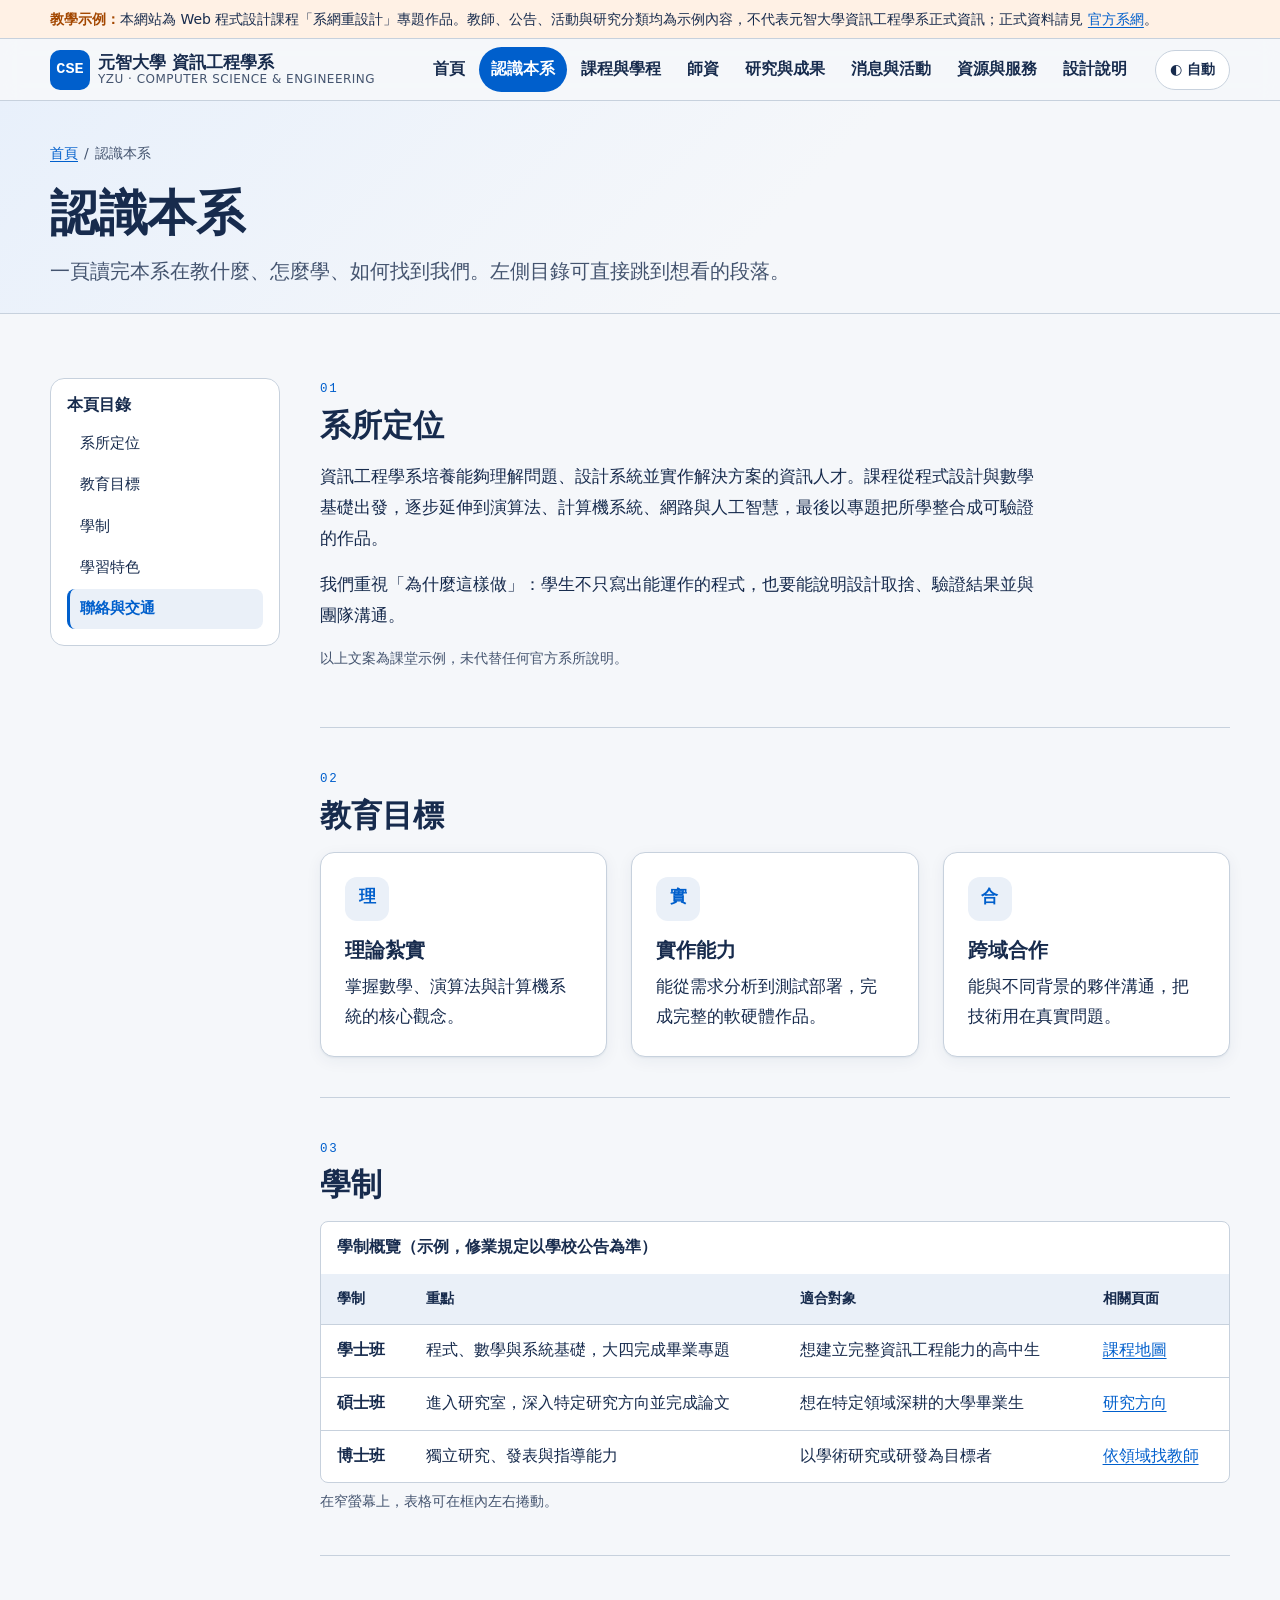
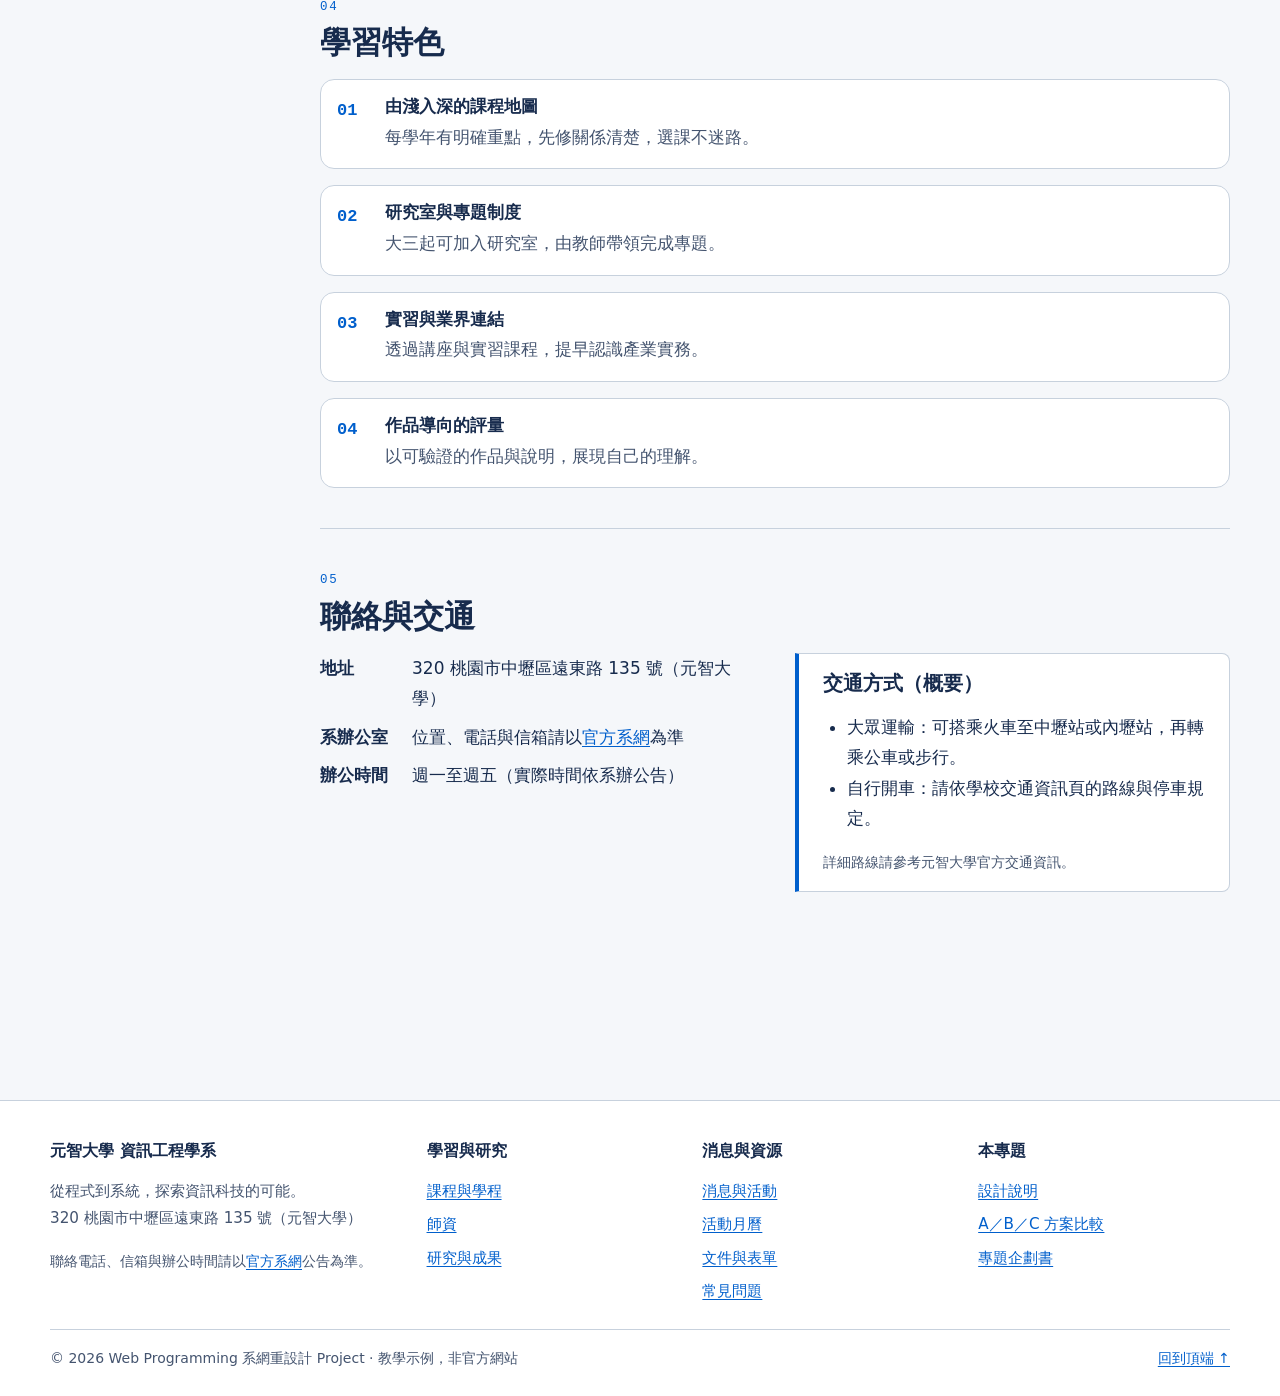
==== about.html @ a9aba4c7 "Build YZU CSE redesign site from project plan Main site (6 content pages), A/B/C homepage plans, com" ====
<!DOCTYPE html>
<html lang="zh-Hant-TW">
<head>
<meta charset="utf-8">
<meta name="viewport" content="width=device-width, initial-scale=1">
<title>認識本系｜元智大學 資訊工程學系</title>
<meta name="description" content="系所定位、教育目標、學制、學習路徑與聯絡交通資訊。">
<link rel="icon" href="data:image/svg+xml,%3Csvg xmlns='http://www.w3.org/2000/svg' viewBox='0 0 32 32'%3E%3Crect width='32' height='32' rx='8' fill='%23005FCC'/%3E%3Ctext x='16' y='21' font-size='13' font-family='monospace' font-weight='700' fill='white' text-anchor='middle'%3ECSE%3C/text%3E%3C/svg%3E">
<link rel="stylesheet" href="style.css">
<script>try{var t=localStorage.getItem('cse-theme');if(t)document.documentElement.setAttribute('data-theme',t)}catch(e){}</script>
</head>
<body id="top">
<a class="skip-link" href="#main">跳到主要內容</a>
<div class="demo-bar" role="note"><div class="container"><strong>教學示例：</strong>本網站為 Web 程式設計課程「系網重設計」專題作品。教師、公告、活動與研究分類均為示例內容，不代表元智大學資訊工程學系正式資訊；正式資料請見 <a href="https://www.cse.yzu.edu.tw/" rel="noopener">官方系網</a>。</div></div>
<header class="site-header">
  <div class="container header-inner">
    <a class="brand" href="index.html" aria-label="元智大學資訊工程學系 首頁">
      <span class="brand-mark" aria-hidden="true">CSE</span>
      <span class="brand-text"><span class="brand-name">元智大學 資訊工程學系</span><span class="brand-sub">YZU · COMPUTER SCIENCE &amp; ENGINEERING</span></span>
    </a>
    <nav class="site-nav" id="site-nav" aria-label="主要導覽">
      <ul>
      <li><a href="index.html">首頁</a></li>
      <li><a href="about.html" aria-current="page">認識本系</a></li>
      <li><a href="courses.html">課程與學程</a></li>
      <li><a href="faculty.html">師資</a></li>
      <li><a href="research.html">研究與成果</a></li>
      <li><a href="news.html">消息與活動</a></li>
      <li><a href="resources.html">資源與服務</a></li>
      <li><a href="design.html">設計說明</a></li>
      </ul>
    </nav>
    <button class="theme-toggle" type="button" data-theme-toggle>◐ 自動</button>
    <button class="nav-toggle" type="button" aria-expanded="false" aria-controls="site-nav">選單</button>
  </div>
</header>
<main id="main">
  <section class="page-hero">
    <div class="container">
      <nav class="breadcrumb" aria-label="麵包屑"><ol><li><a href="index.html">首頁</a></li><li><span aria-current="page">認識本系</span></li></ol></nav>
      <h1>認識本系</h1>
      <p class="lead">一頁讀完本系在教什麼、怎麼學、如何找到我們。左側目錄可直接跳到想看的段落。</p>
    </div>
  </section>

  <div class="section">
    <div class="container with-toc">
      <nav class="toc" aria-labelledby="toc-title">
        <h2 id="toc-title">本頁目錄</h2>
        <ol>
          <li><a href="#intro">系所定位</a></li>
          <li><a href="#goals">教育目標</a></li>
          <li><a href="#programs">學制</a></li>
          <li><a href="#features">學習特色</a></li>
          <li><a href="#contact">聯絡與交通</a></li>
        </ol>
      </nav>

      <div>
        <section class="toc-section" id="intro" aria-labelledby="intro-h">
          <span class="kicker">01</span>
          <h2 id="intro-h">系所定位</h2>
          <div class="prose">
            <p>資訊工程學系培養能夠理解問題、設計系統並實作解決方案的資訊人才。課程從程式設計與數學基礎出發，逐步延伸到演算法、計算機系統、網路與人工智慧，最後以專題把所學整合成可驗證的作品。</p>
            <p>我們重視「為什麼這樣做」：學生不只寫出能運作的程式，也要能說明設計取捨、驗證結果並與團隊溝通。</p>
            <p class="small muted">以上文案為課堂示例，未代替任何官方系所說明。</p>
          </div>
        </section>

        <section class="toc-section" id="goals" aria-labelledby="goals-h">
          <span class="kicker">02</span>
          <h2 id="goals-h">教育目標</h2>
          <div class="grid">
            <div class="card"><span class="card-icon" aria-hidden="true">理</span><h3>理論紮實</h3><p>掌握數學、演算法與計算機系統的核心觀念。</p></div>
            <div class="card"><span class="card-icon" aria-hidden="true">實</span><h3>實作能力</h3><p>能從需求分析到測試部署，完成完整的軟硬體作品。</p></div>
            <div class="card"><span class="card-icon" aria-hidden="true">合</span><h3>跨域合作</h3><p>能與不同背景的夥伴溝通，把技術用在真實問題。</p></div>
          </div>
        </section>

        <section class="toc-section" id="programs" aria-labelledby="programs-h">
          <span class="kicker">03</span>
          <h2 id="programs-h">學制</h2>
          <div class="table-wrap" tabindex="0" role="region" aria-labelledby="programs-cap">
            <table>
              <caption id="programs-cap">學制概覽（示例，修業規定以學校公告為準）</caption>
              <thead><tr><th scope="col">學制</th><th scope="col">重點</th><th scope="col">適合對象</th><th scope="col">相關頁面</th></tr></thead>
              <tbody>
                <tr><th scope="row">學士班</th><td>程式、數學與系統基礎，大四完成畢業專題</td><td>想建立完整資訊工程能力的高中生</td><td><a href="courses.html#map">課程地圖</a></td></tr>
                <tr><th scope="row">碩士班</th><td>進入研究室，深入特定研究方向並完成論文</td><td>想在特定領域深耕的大學畢業生</td><td><a href="research.html">研究方向</a></td></tr>
                <tr><th scope="row">博士班</th><td>獨立研究、發表與指導能力</td><td>以學術研究或研發為目標者</td><td><a href="faculty.html">依領域找教師</a></td></tr>
              </tbody>
            </table>
          </div>
          <p class="scroll-hint">在窄螢幕上，表格可在框內左右捲動。</p>
        </section>

        <section class="toc-section" id="features" aria-labelledby="features-h">
          <span class="kicker">04</span>
          <h2 id="features-h">學習特色</h2>
          <ol class="steps">
            <li><h3>由淺入深的課程地圖</h3><p>每學年有明確重點，先修關係清楚，選課不迷路。</p></li>
            <li><h3>研究室與專題制度</h3><p>大三起可加入研究室，由教師帶領完成專題。</p></li>
            <li><h3>實習與業界連結</h3><p>透過講座與實習課程，提早認識產業實務。</p></li>
            <li><h3>作品導向的評量</h3><p>以可驗證的作品與說明，展現自己的理解。</p></li>
          </ol>
        </section>

        <section class="toc-section" id="contact" aria-labelledby="contact-h">
          <span class="kicker">05</span>
          <h2 id="contact-h">聯絡與交通</h2>
          <div class="split">
            <dl class="dl-grid">
              <dt>地址</dt><dd>320 桃園市中壢區遠東路 135 號（元智大學）</dd>
              <dt>系辦公室</dt><dd>位置、電話與信箱請以<a href="https://www.cse.yzu.edu.tw/" rel="noopener">官方系網</a>為準</dd>
              <dt>辦公時間</dt><dd>週一至週五（實際時間依系辦公告）</dd>
            </dl>
            <div class="callout">
              <h3>交通方式（概要）</h3>
              <ul>
                <li>大眾運輸：可搭乘火車至中壢站或內壢站，再轉乘公車或步行。</li>
                <li>自行開車：請依學校交通資訊頁的路線與停車規定。</li>
              </ul>
              <p class="small muted">詳細路線請參考元智大學官方交通資訊。</p>
            </div>
          </div>
        </section>
      </div>
    </div>
  </div>
</main>
<footer class="site-footer">
  <div class="container">
    <div class="footer-grid">
      <section aria-labelledby="ft-about">
        <h2 id="ft-about">元智大學 資訊工程學系</h2>
        <p class="muted">從程式到系統，探索資訊科技的可能。<br>320 桃園市中壢區遠東路 135 號（元智大學）</p>
        <p class="small muted">聯絡電話、信箱與辦公時間請以<a href="https://www.cse.yzu.edu.tw/" rel="noopener">官方系網</a>公告為準。</p>
      </section>
      <section aria-labelledby="ft-learn">
        <h2 id="ft-learn">學習與研究</h2>
        <ul><li><a href="courses.html">課程與學程</a></li><li><a href="faculty.html">師資</a></li><li><a href="research.html">研究與成果</a></li></ul>
      </section>
      <section aria-labelledby="ft-news">
        <h2 id="ft-news">消息與資源</h2>
        <ul><li><a href="news.html">消息與活動</a></li><li><a href="news.html#calendar">活動月曆</a></li><li><a href="resources.html">文件與表單</a></li><li><a href="resources.html#faq">常見問題</a></li></ul>
      </section>
      <section aria-labelledby="ft-project">
        <h2 id="ft-project">本專題</h2>
        <ul><li><a href="design.html">設計說明</a></li><li><a href="compare.html">A／B／C 方案比較</a></li><li><a href="YZU_CSE_Website_Redesign_Project_Plan.html">專題企劃書</a></li></ul>
      </section>
    </div>
    <div class="footer-bottom">
      <span>© <span data-year>2026</span> Web Programming 系網重設計 Project · 教學示例，非官方網站</span>
      <a href="#top">回到頂端 ↑</a>
    </div>
  </div>
</footer>
<a class="back-to-top" href="#top" aria-label="回到頂端">↑</a>
<script src="main.js"></script>
</body>
</html>
---- style.css ----
/* =========================================================
   YZU CSE Redesign — 共用樣式（主站＋A/B/C 方案＋設計說明）
   規則：顏色、字級、間距、圓角、陰影全部由 CSS 變數管理。
   只改一組變數，整個網站一起變（設計理念 07：一致性與元件）。
   ========================================================= */

/* ---------- 1. 設計變數（方案 A：藍白清晰，為主站預設） ---------- */
:root {
  /* 色彩角色 */
  --bg: #F5F7FA;          /* 底色 */
  --surface: #FFFFFF;     /* 表面色：卡片、表格 */
  --surface-2: #EAF0F8;   /* 次表面：區塊交替、表頭 */
  --text: #172B4D;        /* 正文 */
  --muted: #44546F;       /* 次要文字 */
  --line: #C7D1DD;        /* 框線 */
  --accent: #005FCC;      /* 主色：連結、主要按鈕 */
  --accent-hover: #004A9F;
  --on-accent: #FFFFFF;   /* 主色上的文字 */
  --highlight: #A34700;   /* 重點色：截止日、重要標記（必搭配文字） */
  --highlight-bg: #FFF1E5;
  --success: #1F6F43;
  --success-bg: #E6F4EC;
  --focus: #005FCC;
  --hero-bg: linear-gradient(135deg, #E8F0FB 0%, #F5F7FA 60%);

  /* 字體 */
  --font-body: system-ui, -apple-system, "Segoe UI", "Noto Sans TC", "PingFang TC", "Microsoft JhengHei", sans-serif;
  --font-head: var(--font-body);
  --font-mono: ui-monospace, "SFMono-Regular", Consolas, "Liberation Mono", monospace;

  /* 字級階層（1.25 比例） */
  --fs-sm: 0.875rem;
  --fs-base: 1.0625rem;   /* 17px 正文 */
  --fs-lg: 1.25rem;
  --fs-xl: 1.5625rem;
  --fs-2xl: 1.953rem;
  --fs-3xl: clamp(2rem, 1.4rem + 2.6vw, 3.05rem);
  --lh-body: 1.8;
  --lh-head: 1.3;
  --fw-head: 700;

  /* 間距、圓角、陰影、框線 */
  --space-1: 4px;
  --space-2: 8px;
  --space-3: 16px;
  --space: 24px;
  --space-5: 40px;
  --space-6: 64px;
  --radius: 14px;
  --radius-sm: 8px;
  --border-w: 1px;
  --shadow: 0 1px 2px rgba(23, 43, 77, .06), 0 4px 16px rgba(23, 43, 77, .06);
  --shadow-hover: 0 2px 4px rgba(23, 43, 77, .08), 0 10px 28px rgba(23, 43, 77, .12);
  --maxw: 1180px;
  --measure: 42em;        /* 長文最大行長 */
  color-scheme: light;
}

/* ---------- 深色主題（沿用方案 B 的深色青紫色盤） ---------- */
:root[data-theme="dark"] {
  --bg: #0B1220;
  --surface: #121B2E;
  --surface-2: #18233A;
  --text: #F1F5F9;
  --muted: #A9B6C8;
  --line: #2C3A55;
  --accent: #67E8F9;
  --accent-hover: #A5F3FC;
  --on-accent: #081321;
  --highlight: #FDBA74;
  --highlight-bg: #3A2412;
  --success: #86EFAC;
  --success-bg: #12301F;
  --focus: #67E8F9;
  --hero-bg: radial-gradient(1200px 400px at 10% -10%, #1B2B52 0%, #0B1220 60%);
  --shadow: 0 1px 2px rgba(0, 0, 0, .4), 0 4px 16px rgba(0, 0, 0, .3);
  --shadow-hover: 0 2px 4px rgba(0, 0, 0, .5), 0 10px 28px rgba(0, 0, 0, .45);
  color-scheme: dark;
}
@media (prefers-color-scheme: dark) {
  :root:not([data-theme="light"]):not([data-plan]) {
    --bg: #0B1220;
    --surface: #121B2E;
    --surface-2: #18233A;
    --text: #F1F5F9;
    --muted: #A9B6C8;
    --line: #2C3A55;
    --accent: #67E8F9;
    --accent-hover: #A5F3FC;
    --on-accent: #081321;
    --highlight: #FDBA74;
    --highlight-bg: #3A2412;
    --success: #86EFAC;
    --success-bg: #12301F;
    --focus: #67E8F9;
    --hero-bg: radial-gradient(1200px 400px at 10% -10%, #1B2B52 0%, #0B1220 60%);
    --shadow: 0 1px 2px rgba(0, 0, 0, .4), 0 4px 16px rgba(0, 0, 0, .3);
    --shadow-hover: 0 2px 4px rgba(0, 0, 0, .5), 0 10px 28px rgba(0, 0, 0, .45);
    color-scheme: dark;
  }
}

/* ---------- 方案 B：科技介面 × 深色青紫 × 置中概覽 ---------- */
:root[data-plan="b"] {
  --bg: #0B1220;
  --surface: #111A2E;
  --surface-2: #16213A;
  --text: #F1F5F9;
  --muted: #A9B6C8;
  --line: #2C3A55;
  --accent: #67E8F9;
  --accent-hover: #A5F3FC;
  --on-accent: #081321;
  --highlight: #C4B5FD;
  --highlight-bg: #261E45;
  --focus: #C4B5FD;
  --hero-bg: radial-gradient(900px 420px at 50% -20%, #2A1F5C 0%, #0B1220 65%);
  --font-head: var(--font-mono), var(--font-body);
  --radius: 6px;
  --radius-sm: 4px;
  --shadow: 0 0 0 1px #2C3A55;
  --shadow-hover: 0 0 0 1px #67E8F9, 0 0 24px rgba(103, 232, 249, .18);
  color-scheme: dark;
}

/* ---------- 方案 C：編輯敘事 × 米白森林綠 × 雜誌主次 ---------- */
:root[data-plan="c"] {
  --bg: #FAF7F0;
  --surface: #FFFDF8;
  --surface-2: #F1ECE0;
  --text: #2D241F;
  --muted: #5C5048;
  --line: #D9CFBF;
  --accent: #285B48;
  --accent-hover: #1C4334;
  --on-accent: #FFFFFF;
  --highlight: #A4452A;
  --highlight-bg: #F8E6DD;
  --focus: #285B48;
  --hero-bg: #FAF7F0;
  --font-head: "Noto Serif TC", "Songti TC", "PMingLiU", Georgia, serif;
  --fw-head: 700;
  --radius: 2px;
  --radius-sm: 2px;
  --shadow: none;
  --shadow-hover: none;
  color-scheme: light;
}

/* ---------- 2. 基礎 ---------- */
*, *::before, *::after { box-sizing: border-box; }
html { -webkit-text-size-adjust: 100%; scroll-padding-top: 88px; }
@media (prefers-reduced-motion: no-preference) {
  html { scroll-behavior: smooth; }
}
body {
  margin: 0;
  background: var(--bg);
  color: var(--text);
  font-family: var(--font-body);
  font-size: var(--fs-base);
  line-height: var(--lh-body);
  overflow-wrap: anywhere;
  word-break: normal;
}
img, svg { max-width: 100%; height: auto; display: block; }
h1, h2, h3, h4 {
  font-family: var(--font-head);
  font-weight: var(--fw-head);
  line-height: var(--lh-head);
  margin: 0 0 var(--space-3);
  overflow-wrap: break-word;
}
h1 { font-size: var(--fs-3xl); letter-spacing: -.01em; }
h2 { font-size: var(--fs-2xl); }
h3 { font-size: var(--fs-lg); }
p { margin: 0 0 var(--space-3); }
ul, ol { padding-left: 1.4em; margin: 0 0 var(--space-3); }
a { color: var(--accent); text-underline-offset: .2em; text-decoration-thickness: 1px; }
a:hover { color: var(--accent-hover); text-decoration-thickness: 2px; }
:focus-visible { outline: 3px solid var(--focus); outline-offset: 3px; border-radius: 4px; }
code, pre { font-family: var(--font-mono); font-size: .92em; }
code { background: var(--surface-2); padding: .1em .35em; border-radius: 4px; }
pre {
  background: var(--surface-2); color: var(--text);
  padding: var(--space-3); border-radius: var(--radius-sm);
  overflow-x: auto; line-height: 1.6; border: var(--border-w) solid var(--line);
}
pre code { background: none; padding: 0; }
hr { border: 0; border-top: 1px solid var(--line); margin: var(--space-5) 0; }
.visually-hidden {
  position: absolute !important; width: 1px !important; height: 1px !important; overflow: hidden; padding: 0 !important; margin: -1px !important;
  clip: rect(0 0 0 0); clip-path: inset(50%); white-space: nowrap;
}
.skip-link {
  position: absolute; left: var(--space-3); top: -60px; z-index: 100;
  background: var(--accent); color: var(--on-accent);
  padding: var(--space-2) var(--space-3); border-radius: var(--radius-sm); font-weight: 700;
}
.skip-link:focus { top: var(--space-3); color: var(--on-accent); }

.container { width: min(100% - 2 * var(--space-3), var(--maxw)); margin-inline: auto; }
.prose { max-width: var(--measure); }
.muted { color: var(--muted); }
.small { font-size: var(--fs-sm); }
.center { text-align: center; }

/* ---------- 3. 示例內容提示條 ---------- */
.demo-bar {
  background: var(--highlight-bg); color: var(--text);
  font-size: var(--fs-sm); line-height: 1.6; padding: var(--space-2) 0;
  border-bottom: 1px solid var(--line);
}
.demo-bar strong { color: var(--highlight); }

/* ---------- 4. 頁首與導覽 ---------- */
.site-header {
  position: sticky; top: 0; z-index: 50;
  background: color-mix(in srgb, var(--bg) 88%, transparent);
  backdrop-filter: saturate(1.4) blur(10px);
  -webkit-backdrop-filter: saturate(1.4) blur(10px);
  border-bottom: 1px solid var(--line);
}
.header-inner {
  display: flex; align-items: center; gap: var(--space-3);
  flex-wrap: wrap; padding-block: var(--space-2);
}
.brand {
  display: flex; align-items: center; gap: var(--space-2);
  color: var(--text); text-decoration: none; margin-right: auto; flex: 0 1 auto;
  line-height: 1.25;
}
.brand:hover { color: var(--text); }
.brand-mark {
  width: 40px; height: 40px; flex: none; border-radius: 10px;
  background: var(--accent); color: var(--on-accent);
  display: grid; place-items: center; font-weight: 800; font-family: var(--font-mono);
  font-size: .95rem;
}
.brand-text { display: flex; flex-direction: column; }
.brand-name { font-weight: 800; font-size: 1.05rem; }
.brand-sub { font-size: .75rem; color: var(--muted); letter-spacing: .04em; }

.nav-toggle, .theme-toggle {
  font: inherit; font-size: var(--fs-sm); font-weight: 700;
  color: var(--text); background: var(--surface);
  border: 1px solid var(--line); border-radius: 999px;
  padding: 6px 14px; cursor: pointer; min-height: 40px;
}
.nav-toggle:hover, .theme-toggle:hover { border-color: var(--accent); }
.nav-toggle { display: none; }

.site-nav ul {
  list-style: none; margin: 0; padding: 0;
  display: flex; flex-wrap: wrap; gap: 2px;
}
.site-nav a {
  display: block; padding: 8px 12px; border-radius: 999px;
  color: var(--text); text-decoration: none; font-weight: 600; font-size: .98rem;
}
.site-nav a:hover { background: var(--surface-2); color: var(--text); }
.site-nav a[aria-current="page"] {
  background: var(--accent); color: var(--on-accent);
}

/* 手機：JS 啟用時收合導覽；未啟用時導覽直接換行顯示 */
@media (max-width: 880px) {
  .js .nav-toggle { display: inline-block; }
  .js .site-nav { display: none; width: 100%; }
  .js .site-nav.is-open { display: block; }
  .js .site-nav ul { flex-direction: column; padding-bottom: var(--space-2); }
  .js .site-nav a { border-radius: var(--radius-sm); padding: 12px; }
  .site-nav { width: 100%; order: 5; }
}

/* ---------- 5. 首頁 Hero 與頁面標頭 ---------- */
.hero { background: var(--hero-bg); padding: var(--space-6) 0 var(--space-5); border-bottom: 1px solid var(--line); }
.hero-grid { display: grid; grid-template-columns: 1.35fr 1fr; gap: var(--space-5); align-items: center; }
.eyebrow {
  display: inline-block; font-family: var(--font-mono); font-size: .8rem;
  letter-spacing: .14em; color: var(--muted); text-transform: uppercase; margin-bottom: var(--space-3);
}
.hero h1 .accent-text { color: var(--accent); }
.hero .lead { font-size: var(--fs-lg); color: var(--muted); max-width: 34em; }
.actions { display: flex; flex-wrap: wrap; gap: var(--space-2) var(--space-3); margin-top: var(--space); }

.hero-panel {
  background: var(--surface); border: 1px solid var(--line); border-radius: var(--radius);
  padding: var(--space); box-shadow: var(--shadow);
}
.hero-panel h2 { font-size: var(--fs-lg); }
.quick-links { list-style: none; padding: 0; margin: 0; display: grid; gap: var(--space-2); }
.quick-links a {
  display: flex; justify-content: space-between; align-items: center; gap: var(--space-2);
  padding: 12px 14px; border-radius: var(--radius-sm); border: 1px solid var(--line);
  text-decoration: none; color: var(--text); font-weight: 600; background: var(--bg);
}
.quick-links a:hover, .quick-links a:focus-visible { border-color: var(--accent); color: var(--accent); }
.quick-links a::after { content: "→"; color: var(--accent); }

.page-hero { background: var(--hero-bg); padding: var(--space-5) 0 var(--space); border-bottom: 1px solid var(--line); }
.page-hero h1 { margin-bottom: var(--space-2); }
.page-hero .lead { color: var(--muted); font-size: var(--fs-lg); max-width: 40em; margin: 0; }
.breadcrumb { font-size: var(--fs-sm); margin-bottom: var(--space-3); }
.breadcrumb ol { list-style: none; padding: 0; margin: 0; display: flex; flex-wrap: wrap; gap: 6px; }
.breadcrumb li + li::before { content: "/"; color: var(--muted); margin-right: 6px; }
.breadcrumb [aria-current] { color: var(--muted); }

/* ---------- 6. 區塊 ---------- */
.section { padding: var(--space-6) 0; }
.section--alt { background: var(--surface-2); border-block: 1px solid var(--line); }
.section-head {
  display: flex; justify-content: space-between; align-items: end; flex-wrap: wrap;
  gap: var(--space-2) var(--space); margin-bottom: var(--space);
}
.section-head h2 { margin: 0; }
.section-head p { margin: 0; color: var(--muted); max-width: 36em; }
.kicker { font-family: var(--font-mono); font-size: .78rem; letter-spacing: .14em; color: var(--accent); display: block; margin-bottom: 4px; }

/* ---------- 7. 按鈕 ---------- */
.btn {
  display: inline-flex; align-items: center; justify-content: center; gap: 8px;
  min-height: 44px; padding: 10px 20px; border-radius: 999px;
  font: inherit; font-weight: 700; font-size: 1rem; line-height: 1.2;
  text-decoration: none; cursor: pointer;
  background: var(--accent); color: var(--on-accent); border: 2px solid var(--accent);
}
.btn:hover { background: var(--accent-hover); border-color: var(--accent-hover); color: var(--on-accent); text-decoration: none; }
.btn--ghost { background: transparent; color: var(--accent); }
.btn--ghost:hover { background: var(--surface-2); color: var(--accent-hover); }
.btn--sm { min-height: 36px; padding: 6px 14px; font-size: var(--fs-sm); }

/* ---------- 8. 卡片與網格 ---------- */
.grid { display: grid; gap: var(--space); grid-template-columns: repeat(3, minmax(0, 1fr)); }
.grid--4 { grid-template-columns: repeat(4, minmax(0, 1fr)); }
.grid--2 { grid-template-columns: repeat(2, minmax(0, 1fr)); }
@media (max-width: 1000px) { .grid--4 { grid-template-columns: repeat(2, minmax(0, 1fr)); } }
@media (max-width: 800px) { .grid { grid-template-columns: repeat(2, minmax(0, 1fr)); } }
@media (max-width: 540px) { .grid, .grid--4, .grid--2 { grid-template-columns: 1fr; } }

.card {
  background: var(--surface); border: var(--border-w) solid var(--line);
  border-radius: var(--radius); padding: var(--space); box-shadow: var(--shadow);
  display: flex; flex-direction: column; min-width: 0;
}
.card h3 { margin-bottom: var(--space-2); }
.card p:last-child { margin-bottom: 0; }
.card .card-foot { margin-top: auto; padding-top: var(--space-3); }
.card-icon {
  width: 44px; height: 44px; border-radius: 12px; display: grid; place-items: center;
  background: var(--surface-2); color: var(--accent); margin-bottom: var(--space-3);
  font-family: var(--font-mono); font-weight: 800;
}

/* 整張卡片可點擊：文字一直可見，hover/focus 只強化提示（理念 06） */
.card-link { position: relative; text-decoration: none; color: var(--text); transition: transform .18s ease, box-shadow .18s ease, border-color .18s ease; }
.card-link h3 { color: var(--accent); }
.card-link .more { color: var(--accent); font-weight: 700; margin-top: auto; padding-top: var(--space-3); }
.card-link:hover, .card-link:focus-visible {
  transform: translateY(-3px); box-shadow: var(--shadow-hover);
  border-color: var(--accent); color: var(--text);
}
.card-link:focus-visible { outline: 3px solid var(--focus); outline-offset: 3px; }

/* ---------- 9. 標籤（顏色＋文字，不單靠顏色） ---------- */
.tag {
  display: inline-flex; align-items: center; gap: 4px;
  font-size: .8rem; font-weight: 700; line-height: 1.4;
  padding: 2px 10px; border-radius: 999px;
  background: var(--surface-2); color: var(--text); border: 1px solid var(--line);
  white-space: nowrap;
}
.tag--important { background: var(--highlight-bg); color: var(--highlight); border-color: currentColor; }
.tag--ok { background: var(--success-bg); color: var(--success); border-color: currentColor; }
.tag--accent { color: var(--accent); border-color: currentColor; background: transparent; }
.tags { display: flex; flex-wrap: wrap; gap: 6px; margin-bottom: var(--space-2); }

/* ---------- 10. 公告列表 ---------- */
.news-list { list-style: none; margin: 0; padding: 0; border-top: 1px solid var(--line); }
.news-item {
  display: grid; grid-template-columns: 7.5em minmax(0, 1fr); gap: var(--space-2) var(--space);
  padding: var(--space-3) 0; border-bottom: 1px solid var(--line);
}
.news-item time { font-family: var(--font-mono); font-size: .92rem; color: var(--muted); padding-top: 3px; }
.news-item h3 { font-size: 1.08rem; margin: 0 0 4px; }
.news-item h3 a { text-decoration: none; }
.news-item h3 a:hover { text-decoration: underline; }
.news-item p { margin: 0; color: var(--muted); }
@media (max-width: 540px) { .news-item { grid-template-columns: 1fr; gap: 4px; } }

/* ---------- 11. 表格：在自己的容器中水平捲動 ---------- */
.table-wrap {
  overflow-x: auto; border: 1px solid var(--line); border-radius: var(--radius-sm);
  background: var(--surface);
}
.table-wrap:focus-visible { outline-offset: 2px; }
table { border-collapse: collapse; width: 100%; min-width: 640px; font-size: .97rem; }
caption { text-align: left; padding: 12px 16px; font-weight: 700; caption-side: top; }
th, td { text-align: left; padding: 12px 16px; border-bottom: 1px solid var(--line); vertical-align: top; }
thead th { background: var(--surface-2); font-size: .9rem; white-space: nowrap; }
tbody tr:last-child td, tbody tr:last-child th { border-bottom: 0; }
tbody tr:hover { background: color-mix(in srgb, var(--surface-2) 60%, transparent); }
.scroll-hint { font-size: var(--fs-sm); color: var(--muted); margin: 6px 0 0; }

/* ---------- 12. 原生 radio 分類切換（無 JS） ---------- */
.tabs { margin-top: var(--space-3); }
.tabs-controls {
  display: flex; flex-wrap: wrap; gap: 8px; border: 0; padding: 0; margin: 0 0 var(--space);
}
.tabs-controls legend { font-weight: 700; margin-bottom: 8px; width: 100%; padding: 0; }
.tabs-controls input { position: absolute; opacity: 0; width: 1px; height: 1px; }
.tabs-controls label {
  cursor: pointer; padding: 8px 16px; border-radius: 999px; font-weight: 700;
  border: 1px solid var(--line); background: var(--surface); color: var(--text);
  min-height: 40px; display: inline-flex; align-items: center;
}
.tabs-controls label:hover { border-color: var(--accent); }
.tabs-controls input:checked + label { background: var(--accent); color: var(--on-accent); border-color: var(--accent); }
.tabs-controls input:checked + label::before { content: "✓ "; white-space: pre; }
.tabs-controls input:focus-visible + label { outline: 3px solid var(--focus); outline-offset: 3px; }
.tab-panel { display: none; }
.tab-panel .panel-title { font-size: var(--fs-lg); }

/* 課程頁：學年切換 */
.tabs:has(#y1:checked) #panel-y1,
.tabs:has(#y2:checked) #panel-y2,
.tabs:has(#y3:checked) #panel-y3,
.tabs:has(#y4:checked) #panel-y4,
/* 師資頁：領域篩選（全部 = 顯示所有） */
.tabs:has(#f-all:checked) .tab-panel,
.tabs:has(#f-ai:checked) .tab-panel[data-field~="ai"],
.tabs:has(#f-sys:checked) .tab-panel[data-field~="sys"],
.tabs:has(#f-net:checked) .tab-panel[data-field~="net"],
.tabs:has(#f-hci:checked) .tab-panel[data-field~="hci"],
/* 首頁：消息分類 */
.tabs:has(#n-news:checked) #np-news,
.tabs:has(#n-event:checked) #np-event,
.tabs:has(#n-res:checked) #np-res { display: block; }
.faculty-grid .tab-panel { display: none; }
.tabs:has(#f-all:checked) .faculty-grid .tab-panel,
.tabs:has(#f-ai:checked) .faculty-grid .tab-panel[data-field~="ai"],
.tabs:has(#f-sys:checked) .faculty-grid .tab-panel[data-field~="sys"],
.tabs:has(#f-net:checked) .faculty-grid .tab-panel[data-field~="net"],
.tabs:has(#f-hci:checked) .faculty-grid .tab-panel[data-field~="hci"] { display: flex; }
/* 不支援 :has() 的舊瀏覽器：全部顯示，內容不會消失 */
@supports not selector(:has(*)) {
  .tab-panel, .faculty-grid .tab-panel { display: block; margin-bottom: var(--space); }
  .faculty-grid .tab-panel { display: flex; }
  .tabs-controls { display: none; }
}

/* ---------- 13. FAQ（原生 details） ---------- */
.faq { display: grid; gap: var(--space-2); }
.faq details {
  background: var(--surface); border: 1px solid var(--line); border-radius: var(--radius-sm);
}
.faq summary {
  cursor: pointer; font-weight: 700; padding: 16px 48px 16px 18px; position: relative;
  list-style: none; border-radius: var(--radius-sm);
}
.faq summary::-webkit-details-marker { display: none; }
.faq summary::after {
  content: "＋"; position: absolute; right: 18px; top: 50%; transform: translateY(-50%);
  color: var(--accent); font-weight: 800;
}
.faq details[open] summary::after { content: "－"; }
.faq details[open] summary { border-bottom: 1px solid var(--line); border-radius: var(--radius-sm) var(--radius-sm) 0 0; }
.faq summary:hover { background: var(--surface-2); }
.faq .answer { padding: 14px 18px 4px; }
.faq-state { font-size: var(--fs-sm); color: var(--muted); font-weight: 400; margin-left: 6px; }
.faq details[open] .faq-state::after { content: "（已展開）"; }
.faq details:not([open]) .faq-state::after { content: "（點擊展開）"; }

/* ---------- 14. 水平探索（scroll-snap，不自動播放） ---------- */
.scroll-cards {
  display: flex; gap: var(--space-3); overflow-x: auto; scroll-snap-type: x proximity;
  padding: 4px 4px var(--space-3); margin: 0 -4px;
  scrollbar-color: var(--accent) transparent;
}
.scroll-cards > * { flex: 0 0 min(78%, 340px); scroll-snap-align: start; }
.scroll-label { display: flex; justify-content: space-between; align-items: center; gap: var(--space-2); flex-wrap: wrap; margin-bottom: var(--space-2); }

/* ---------- 15. 頁內目錄（長頁敘事） ---------- */
.with-toc { display: grid; grid-template-columns: 230px minmax(0, 1fr); gap: var(--space-5); align-items: start; }
.toc {
  position: sticky; top: 96px; background: var(--surface); border: 1px solid var(--line);
  border-radius: var(--radius); padding: var(--space-3);
}
.toc h2 { font-size: 1rem; margin-bottom: var(--space-2); }
.toc ol { list-style: none; padding: 0; margin: 0; display: grid; gap: 2px; }
.toc a { display: block; padding: 6px 10px; border-radius: var(--radius-sm); text-decoration: none; color: var(--text); border-left: 3px solid transparent; font-size: .95rem; }
.toc a:hover { background: var(--surface-2); }
.toc a.is-active { border-left-color: var(--accent); color: var(--accent); font-weight: 700; background: var(--surface-2); }
@media (max-width: 900px) {
  .with-toc { grid-template-columns: minmax(0, 1fr); gap: var(--space); }
  .toc { position: static; }
  .toc ol { display: flex; flex-wrap: wrap; gap: 6px; }
  .toc a { border: 1px solid var(--line); border-radius: 999px; }
}
.toc-section { padding-bottom: var(--space-5); margin-bottom: var(--space-5); border-bottom: 1px solid var(--line); }
.toc-section:last-child { border-bottom: 0; }

/* ---------- 16. 時間軸、步驟 ---------- */
.steps { list-style: none; padding: 0; margin: 0; counter-reset: step; display: grid; gap: var(--space-3); }
.steps li {
  counter-increment: step; position: relative; padding: var(--space-3) var(--space-3) var(--space-3) 64px;
  background: var(--surface); border: 1px solid var(--line); border-radius: var(--radius);
}
.steps li::before {
  content: counter(step, decimal-leading-zero); position: absolute; left: 16px; top: 16px;
  font-family: var(--font-mono); font-weight: 800; color: var(--accent);
}
.steps h3 { font-size: 1.05rem; margin-bottom: 4px; }
.steps p { margin: 0; color: var(--muted); }

/* ---------- 17. 搜尋／篩選（JS 強化） ---------- */
.filter-bar {
  display: flex; flex-wrap: wrap; gap: var(--space-2) var(--space-3); align-items: end;
  background: var(--surface); border: 1px solid var(--line); border-radius: var(--radius);
  padding: var(--space-3); margin-bottom: var(--space);
}
.field { display: grid; gap: 4px; flex: 1 1 220px; }
.field label { font-weight: 700; font-size: var(--fs-sm); }
.field input, .field select {
  font: inherit; color: var(--text); background: var(--bg);
  border: 1px solid var(--line); border-radius: var(--radius-sm);
  padding: 10px 12px; min-height: 44px; width: 100%;
}
.field input:focus-visible, .field select:focus-visible { outline-offset: 1px; border-color: var(--accent); }
.result-count { font-weight: 700; margin: 0 0 var(--space-3); }
.empty-state {
  border: 2px dashed var(--line); border-radius: var(--radius); padding: var(--space);
  text-align: center; color: var(--muted);
}
.no-js-note { font-size: var(--fs-sm); color: var(--muted); }
.js .no-js-note { display: none; }
.js-only { display: none; }
.js .js-only { display: flex; }
[hidden] { display: none !important; }

/* ---------- 18. 月曆 ---------- */
.calendar table { min-width: 560px; table-layout: fixed; }
.calendar th, .calendar td { text-align: center; padding: 8px 4px; height: 70px; border: 1px solid var(--line); }
.calendar thead th { height: auto; }
.calendar td { vertical-align: top; font-family: var(--font-mono); font-size: .9rem; }
.calendar td.is-empty { background: var(--surface-2); }
.calendar td a {
  display: block; margin-top: 4px; font-family: var(--font-body); font-size: .75rem; font-weight: 700;
  line-height: 1.3; padding: 3px; border-radius: 4px; background: var(--highlight-bg); color: var(--highlight);
  text-decoration: none; border: 1px solid currentColor;
}
.calendar td a:hover { text-decoration: underline; }
.cal-layout { display: grid; grid-template-columns: minmax(0, 1.4fr) minmax(0, 1fr); gap: var(--space); align-items: start; }
@media (max-width: 900px) { .cal-layout { grid-template-columns: minmax(0, 1fr); } }
.month-switch { display: flex; align-items: center; gap: var(--space-2); flex-wrap: wrap; margin-bottom: var(--space-3); }
.month-switch output { font-weight: 800; min-width: 8em; text-align: center; }
.event-list { list-style: none; padding: 0; margin: 0; display: grid; gap: var(--space-2); }
.event-list li { background: var(--surface); border: 1px solid var(--line); border-radius: var(--radius-sm); padding: 12px 14px; scroll-margin-top: 100px; }
.event-list li:target { border-color: var(--highlight); box-shadow: 0 0 0 3px var(--highlight-bg); }
.event-list time { font-family: var(--font-mono); color: var(--muted); font-size: .9rem; display: block; }

/* ---------- 19. 頁尾與回到頂端 ---------- */
.site-footer { background: var(--surface); border-top: 1px solid var(--line); padding: var(--space-5) 0 var(--space); margin-top: var(--space-6); font-size: .95rem; }
.footer-grid { display: grid; grid-template-columns: 1.4fr 1fr 1fr 1fr; gap: var(--space); }
.footer-grid h2 { font-size: 1rem; }
.footer-grid ul { list-style: none; padding: 0; margin: 0; display: grid; gap: 6px; }
.footer-bottom { border-top: 1px solid var(--line); margin-top: var(--space); padding-top: var(--space-3); display: flex; flex-wrap: wrap; justify-content: space-between; gap: var(--space-2); color: var(--muted); font-size: var(--fs-sm); }
@media (max-width: 800px) { .footer-grid { grid-template-columns: 1fr 1fr; } }
@media (max-width: 480px) { .footer-grid { grid-template-columns: 1fr; } }

.back-to-top {
  position: fixed; right: 16px; bottom: 16px; z-index: 40;
  width: 48px; height: 48px; border-radius: 50%;
  display: grid; place-items: center; text-decoration: none; font-weight: 800;
  background: var(--accent); color: var(--on-accent); box-shadow: var(--shadow-hover);
  opacity: 0; pointer-events: none; transition: opacity .2s;
}
.back-to-top.is-visible, .back-to-top:focus { opacity: 1; pointer-events: auto; }
.back-to-top:hover { color: var(--on-accent); background: var(--accent-hover); }

/* ---------- 20. 其他元件 ---------- */
.callout {
  border-left: 4px solid var(--accent); background: var(--surface);
  padding: var(--space-3) var(--space); border-radius: 0 var(--radius-sm) var(--radius-sm) 0;
  border-top: 1px solid var(--line); border-right: 1px solid var(--line); border-bottom: 1px solid var(--line);
}
.callout--warn { border-left-color: var(--highlight); }
.callout > :last-child { margin-bottom: 0; }
.split { display: grid; grid-template-columns: minmax(0, 1fr) minmax(0, 1fr); gap: var(--space-5); align-items: start; }
@media (max-width: 800px) { .split { grid-template-columns: minmax(0, 1fr); gap: var(--space); } }
.dl-grid { display: grid; grid-template-columns: max-content 1fr; gap: 8px var(--space); margin: 0; }
.dl-grid dt { font-weight: 700; }
.dl-grid dd { margin: 0; }
@media (max-width: 480px) { .dl-grid { grid-template-columns: 1fr; } .dl-grid dd { margin-bottom: 8px; } }
.swatches { display: grid; grid-template-columns: repeat(auto-fill, minmax(150px, 1fr)); gap: var(--space-3); }
.swatch { border: 1px solid var(--line); border-radius: var(--radius-sm); overflow: hidden; background: var(--surface); font-size: var(--fs-sm); }
.swatch-chip { height: 64px; border-bottom: 1px solid var(--line); }
.swatch-body { padding: 8px 10px; line-height: 1.5; }
.swatch-body code { background: none; padding: 0; }
.avatar {
  width: 64px; height: 64px; border-radius: 50%; flex: none;
  display: grid; place-items: center; font-weight: 800; font-size: 1.3rem;
  background: var(--surface-2); color: var(--accent); border: 2px solid var(--line);
  margin-bottom: var(--space-3);
}
.figure-placeholder {
  aspect-ratio: 16 / 9; border-radius: var(--radius-sm); margin-bottom: var(--space-3);
  background:
    linear-gradient(135deg, color-mix(in srgb, var(--accent) 22%, transparent), transparent 60%),
    repeating-linear-gradient(45deg, var(--surface-2) 0 12px, var(--surface) 12px 24px);
  border: 1px solid var(--line); display: grid; place-items: center;
  color: var(--muted); font-family: var(--font-mono); font-size: .8rem;
}
.stack > * + * { margin-top: var(--space); }
.badge-row { display: flex; flex-wrap: wrap; gap: 8px; }

/* ---------- 21. 方案比較頁（iframe 預覽寬度切換） ---------- */
.compare-frames { display: grid; grid-template-columns: minmax(0, 1fr); gap: var(--space); }
.frame-box { background: var(--surface); border: 1px solid var(--line); border-radius: var(--radius); padding: var(--space-3); }
.frame-box h3 { display: flex; justify-content: space-between; flex-wrap: wrap; gap: 8px; align-items: baseline; }
.frame-scroll { overflow: auto; border: 1px solid var(--line); border-radius: var(--radius-sm); background: var(--bg); }
.frame-scroll iframe { display: block; border: 0; width: 1280px; height: 640px; background: #fff; }
.compare:has(#w360:checked) .frame-scroll iframe { width: 360px; }
.compare:has(#w768:checked) .frame-scroll iframe { width: 768px; }
.compare:has(#w1280:checked) .frame-scroll iframe { width: 1280px; }

/* ---------- 22. 減少動態 ---------- */
@media (prefers-reduced-motion: reduce) {
  *, *::before, *::after { transition: none !important; animation: none !important; }
  .card-link:hover, .card-link:focus-visible { transform: none; }
}

/* ---------- 23. 響應式：主要區塊 ---------- */
@media (max-width: 900px) {
  .hero-grid { grid-template-columns: minmax(0, 1fr); gap: var(--space); }
  .section { padding: var(--space-5) 0; }
}
@media (max-width: 480px) {
  :root { --space: 20px; --space-5: 32px; --space-6: 48px; }
  .hero { padding-top: var(--space-5); }
  .actions .btn { flex: 1 1 100%; }
}

/* ---------- 24. 列印 ---------- */
@media print {
  .site-header, .site-footer, .back-to-top, .demo-bar, .filter-bar, .tabs-controls, .theme-toggle { display: none !important; }
  .tab-panel, .faculty-grid .tab-panel { display: block !important; }
  body { background: #fff; color: #000; }
  a { color: #000; }
}

/* =========================================================
   25. A／B／C 方案專屬排版（色彩由第 1 節的變數決定）
   ========================================================= */
.plan-switch { background: var(--surface-2); border-bottom: 1px solid var(--line); padding: var(--space-2) 0; font-size: var(--fs-sm); }
.plan-switch-inner { display: flex; flex-wrap: wrap; align-items: center; justify-content: space-between; gap: var(--space-2) var(--space); }
.plan-switch p { margin: 0; }
.narrow { max-width: 760px; }

/* 方案 B：置中概覽、等寬字、細線發光 */
[data-plan="b"] .hero { padding: 96px 0 72px; }
[data-plan="b"] .hero h1 { letter-spacing: -.02em; }
[data-plan="b"] .eyebrow { color: var(--accent); }
[data-plan="b"] .card { border-color: var(--line); }
[data-plan="b"] .card-icon { background: transparent; border: 1px solid var(--accent); color: var(--accent); border-radius: 4px; }
[data-plan="b"] .btn { border-radius: 4px; }
[data-plan="b"] .site-nav a { border-radius: 4px; }
[data-plan="b"] .section-head, [data-plan="b"] .center h2 { margin-bottom: var(--space); }

/* 方案 C：雜誌主次、襯線、分隔線、硬邊 */
[data-plan="c"] .card { border-width: 0 0 1px; border-radius: 0; padding: var(--space) 0; background: transparent; }
[data-plan="c"] .card-link:hover, [data-plan="c"] .card-link:focus-visible { transform: none; border-color: var(--accent); }
[data-plan="c"] .card-link:hover h3 { text-decoration: underline; }
[data-plan="c"] .card-icon { background: transparent; border-radius: 0; width: auto; height: auto; justify-content: start; font-family: var(--font-head); font-size: 1.6rem; color: var(--highlight); margin-bottom: var(--space-2); }
[data-plan="c"] .btn { border-radius: 2px; }
[data-plan="c"] .site-nav a { border-radius: 2px; }
[data-plan="c"] h1 { font-size: clamp(2.2rem, 1.4rem + 3.4vw, 3.8rem); }
[data-plan="c"] .section--alt { background: var(--surface-2); }
.mag-grid { display: grid; grid-template-columns: minmax(0, 2fr) minmax(0, 1fr); gap: var(--space-5); border-top: 3px double var(--text); padding-top: var(--space); }
.mag-side { border-left: 1px solid var(--line); padding-left: var(--space); }
.mag-side h2 { font-size: var(--fs-lg); border-bottom: 1px solid var(--text); padding-bottom: 6px; }
.mag-side .news-item { grid-template-columns: 1fr; gap: 0; }
.mag-index { list-style: none; padding: 0; margin: 0; counter-reset: mi; }
.mag-index li { counter-increment: mi; padding: 10px 0 10px 2.4em; border-bottom: 1px solid var(--line); position: relative; display: grid; }
.mag-index li::before { content: counter(mi, upper-roman) "."; position: absolute; left: 0; font-family: var(--font-head); color: var(--highlight); font-weight: 700; }
.mag-index a { font-family: var(--font-head); font-weight: 700; font-size: 1.08rem; }
@media (max-width: 900px) {
  .mag-grid { grid-template-columns: minmax(0, 1fr); }
  .mag-side { border-left: 0; padding-left: 0; border-top: 1px solid var(--line); padding-top: var(--space); }
}
figure { margin: 0; }
figure.card img { border: 1px solid var(--line); border-radius: var(--radius-sm); margin-bottom: var(--space-2); width: 100%; }
@media (max-width: 480px) { .brand-sub { display: none; } .brand-name { font-size: 1rem; } }
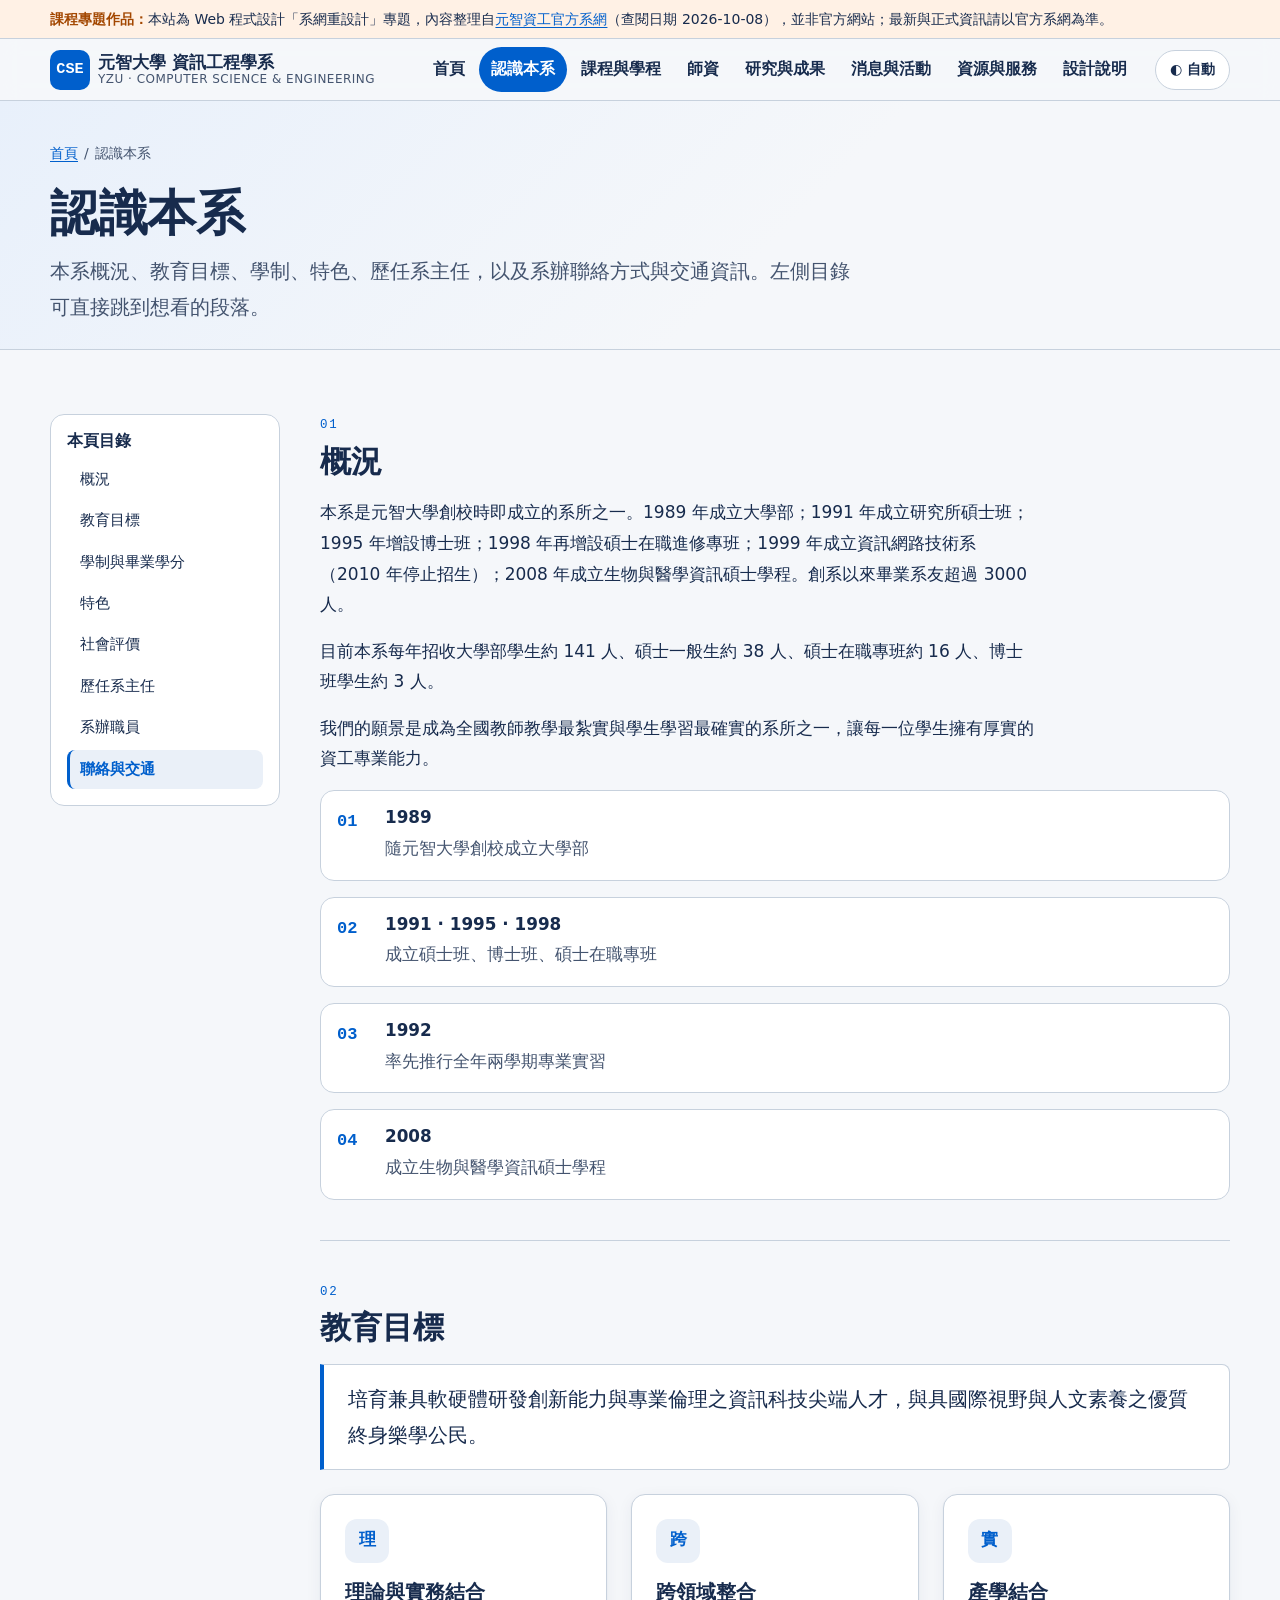
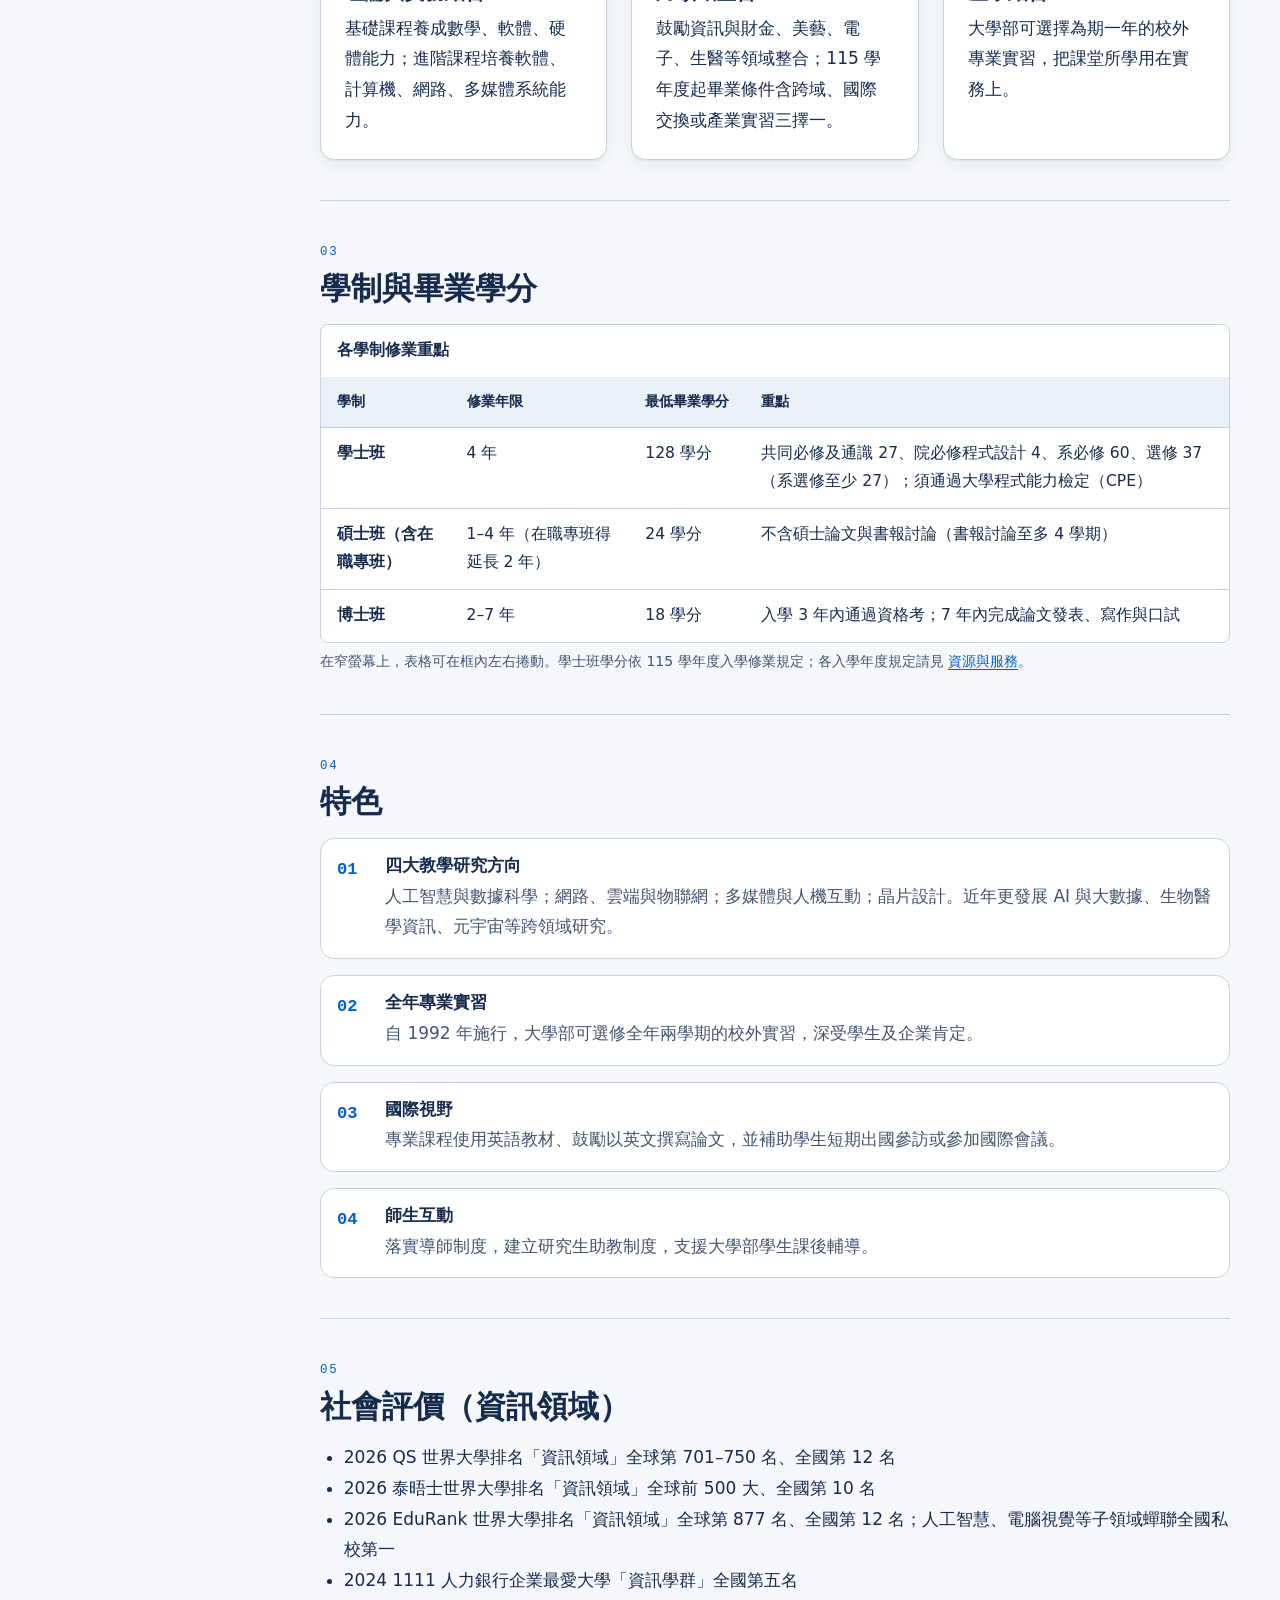
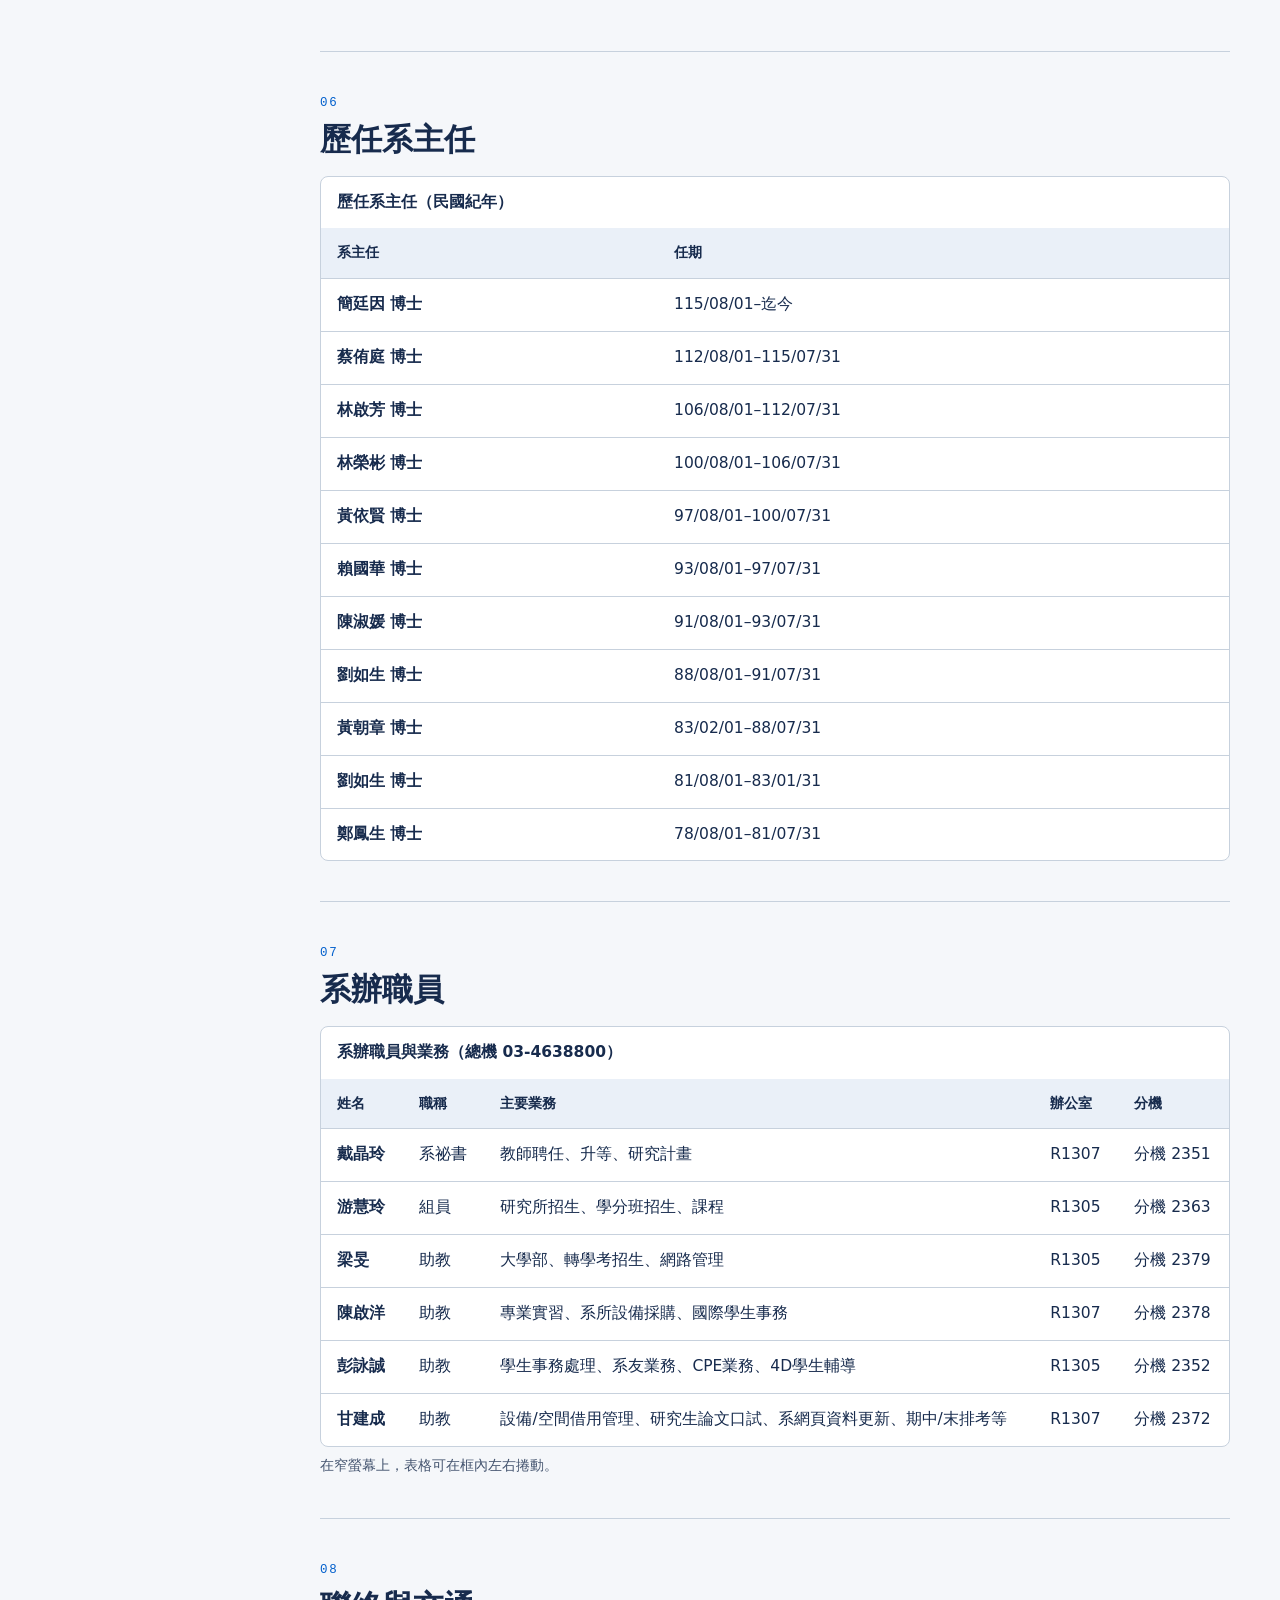
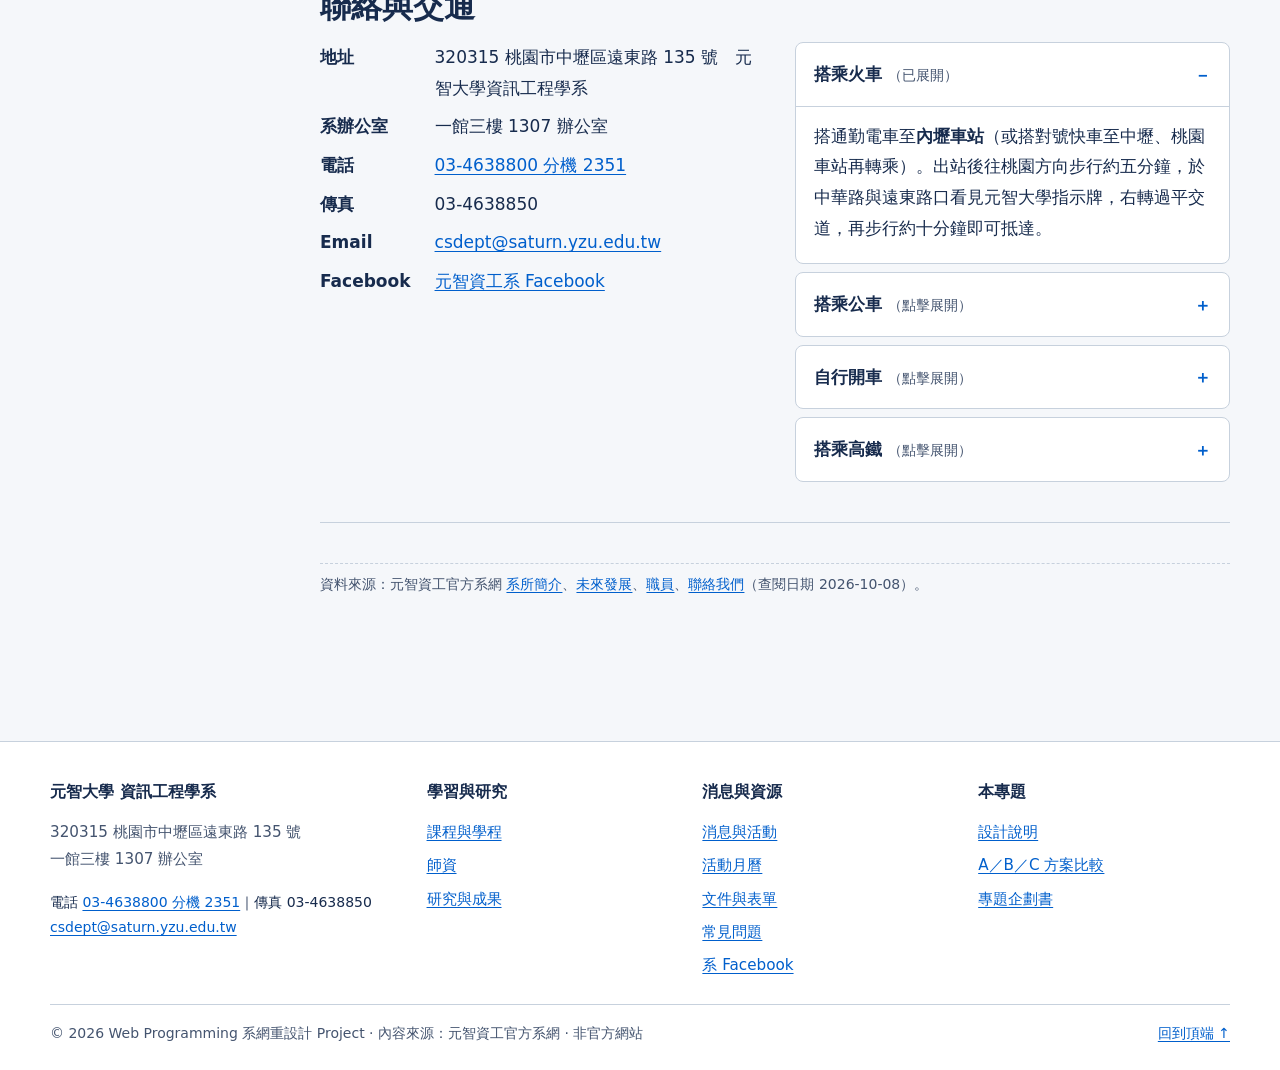
==== commit 6dbc3c1f: "Sync site content with the official YZU CSE website Replace placeholder faculty, courses, news, rese" ====
--- a/about.html
+++ b/about.html
@@ -4,14 +4,14 @@
 <meta charset="utf-8">
 <meta name="viewport" content="width=device-width, initial-scale=1">
 <title>認識本系｜元智大學 資訊工程學系</title>
-<meta name="description" content="系所定位、教育目標、學制、學習路徑與聯絡交通資訊。">
+<meta name="description" content="本系概況、教育目標、學制與畢業學分、特色、歷任系主任、系辦職員與聯絡交通資訊。">
 <link rel="icon" href="data:image/svg+xml,%3Csvg xmlns='http://www.w3.org/2000/svg' viewBox='0 0 32 32'%3E%3Crect width='32' height='32' rx='8' fill='%23005FCC'/%3E%3Ctext x='16' y='21' font-size='13' font-family='monospace' font-weight='700' fill='white' text-anchor='middle'%3ECSE%3C/text%3E%3C/svg%3E">
 <link rel="stylesheet" href="style.css">
 <script>try{var t=localStorage.getItem('cse-theme');if(t)document.documentElement.setAttribute('data-theme',t)}catch(e){}</script>
 </head>
 <body id="top">
 <a class="skip-link" href="#main">跳到主要內容</a>
-<div class="demo-bar" role="note"><div class="container"><strong>教學示例：</strong>本網站為 Web 程式設計課程「系網重設計」專題作品。教師、公告、活動與研究分類均為示例內容，不代表元智大學資訊工程學系正式資訊；正式資料請見 <a href="https://www.cse.yzu.edu.tw/" rel="noopener">官方系網</a>。</div></div>
+<div class="demo-bar" role="note"><div class="container"><strong>課程專題作品：</strong>本站為 Web 程式設計「系網重設計」專題，內容整理自<a href="https://www.cse.yzu.edu.tw/" rel="noopener">元智資工官方系網</a>（查閱日期 2026-10-08），並非官方網站；最新與正式資訊請以官方系網為準。</div></div>
 <header class="site-header">
   <div class="container header-inner">
     <a class="brand" href="index.html" aria-label="元智大學資訊工程學系 首頁">
@@ -39,7 +39,7 @@
     <div class="container">
       <nav class="breadcrumb" aria-label="麵包屑"><ol><li><a href="index.html">首頁</a></li><li><span aria-current="page">認識本系</span></li></ol></nav>
       <h1>認識本系</h1>
-      <p class="lead">一頁讀完本系在教什麼、怎麼學、如何找到我們。左側目錄可直接跳到想看的段落。</p>
+      <p class="lead">本系概況、教育目標、學制、特色、歷任系主任，以及系辦聯絡方式與交通資訊。左側目錄可直接跳到想看的段落。</p>
     </div>
   </section>
 
@@ -48,82 +48,148 @@
       <nav class="toc" aria-labelledby="toc-title">
         <h2 id="toc-title">本頁目錄</h2>
         <ol>
-          <li><a href="#intro">系所定位</a></li>
+          <li><a href="#intro">概況</a></li>
           <li><a href="#goals">教育目標</a></li>
-          <li><a href="#programs">學制</a></li>
-          <li><a href="#features">學習特色</a></li>
+          <li><a href="#programs">學制與畢業學分</a></li>
+          <li><a href="#features">特色</a></li>
+          <li><a href="#honors">社會評價</a></li>
+          <li><a href="#chairs">歷任系主任</a></li>
+          <li><a href="#staff">系辦職員</a></li>
           <li><a href="#contact">聯絡與交通</a></li>
         </ol>
       </nav>
-
       <div>
         <section class="toc-section" id="intro" aria-labelledby="intro-h">
           <span class="kicker">01</span>
-          <h2 id="intro-h">系所定位</h2>
+          <h2 id="intro-h">概況</h2>
           <div class="prose">
-            <p>資訊工程學系培養能夠理解問題、設計系統並實作解決方案的資訊人才。課程從程式設計與數學基礎出發，逐步延伸到演算法、計算機系統、網路與人工智慧，最後以專題把所學整合成可驗證的作品。</p>
-            <p>我們重視「為什麼這樣做」：學生不只寫出能運作的程式，也要能說明設計取捨、驗證結果並與團隊溝通。</p>
-            <p class="small muted">以上文案為課堂示例，未代替任何官方系所說明。</p>
-          </div>
+            <p>本系是元智大學創校時即成立的系所之一。1989 年成立大學部；1991 年成立研究所碩士班；1995 年增設博士班；1998 年再增設碩士在職進修專班；1999 年成立資訊網路技術系（2010 年停止招生）；2008 年成立生物與醫學資訊碩士學程。創系以來畢業系友超過 3000 人。</p>
+            <p>目前本系每年招收大學部學生約 141 人、碩士一般生約 38 人、碩士在職專班約 16 人、博士班學生約 3 人。</p>
+            <p>我們的願景是成為全國教師教學最紮實與學生學習最確實的系所之一，讓每一位學生擁有厚實的資工專業能力。</p>
+          </div>
+          <ol class="steps">
+            <li><h3>1989</h3><p>隨元智大學創校成立大學部</p></li>
+            <li><h3>1991 · 1995 · 1998</h3><p>成立碩士班、博士班、碩士在職專班</p></li>
+            <li><h3>1992</h3><p>率先推行全年兩學期專業實習</p></li>
+            <li><h3>2008</h3><p>成立生物與醫學資訊碩士學程</p></li>
+          </ol>
         </section>
 
         <section class="toc-section" id="goals" aria-labelledby="goals-h">
           <span class="kicker">02</span>
           <h2 id="goals-h">教育目標</h2>
-          <div class="grid">
-            <div class="card"><span class="card-icon" aria-hidden="true">理</span><h3>理論紮實</h3><p>掌握數學、演算法與計算機系統的核心觀念。</p></div>
-            <div class="card"><span class="card-icon" aria-hidden="true">實</span><h3>實作能力</h3><p>能從需求分析到測試部署，完成完整的軟硬體作品。</p></div>
-            <div class="card"><span class="card-icon" aria-hidden="true">合</span><h3>跨域合作</h3><p>能與不同背景的夥伴溝通，把技術用在真實問題。</p></div>
+          <blockquote class="callout"><p>培育兼具軟硬體研發創新能力與專業倫理之資訊科技尖端人才，與具國際視野與人文素養之優質終身樂學公民。</p></blockquote>
+          <div class="grid" style="margin-top:var(--space)">
+            <div class="card"><span class="card-icon" aria-hidden="true">理</span><h3>理論與實務結合</h3><p>基礎課程養成數學、軟體、硬體能力；進階課程培養軟體、計算機、網路、多媒體系統能力。</p></div>
+            <div class="card"><span class="card-icon" aria-hidden="true">跨</span><h3>跨領域整合</h3><p>鼓勵資訊與財金、美藝、電子、生醫等領域整合；115 學年度起畢業條件含跨域、國際交換或產業實習三擇一。</p></div>
+            <div class="card"><span class="card-icon" aria-hidden="true">實</span><h3>產學結合</h3><p>大學部可選擇為期一年的校外專業實習，把課堂所學用在實務上。</p></div>
           </div>
         </section>
 
         <section class="toc-section" id="programs" aria-labelledby="programs-h">
           <span class="kicker">03</span>
-          <h2 id="programs-h">學制</h2>
+          <h2 id="programs-h">學制與畢業學分</h2>
           <div class="table-wrap" tabindex="0" role="region" aria-labelledby="programs-cap">
             <table>
-              <caption id="programs-cap">學制概覽（示例，修業規定以學校公告為準）</caption>
-              <thead><tr><th scope="col">學制</th><th scope="col">重點</th><th scope="col">適合對象</th><th scope="col">相關頁面</th></tr></thead>
+              <caption id="programs-cap">各學制修業重點</caption>
+              <thead><tr><th scope="col">學制</th><th scope="col">修業年限</th><th scope="col">最低畢業學分</th><th scope="col">重點</th></tr></thead>
               <tbody>
-                <tr><th scope="row">學士班</th><td>程式、數學與系統基礎，大四完成畢業專題</td><td>想建立完整資訊工程能力的高中生</td><td><a href="courses.html#map">課程地圖</a></td></tr>
-                <tr><th scope="row">碩士班</th><td>進入研究室，深入特定研究方向並完成論文</td><td>想在特定領域深耕的大學畢業生</td><td><a href="research.html">研究方向</a></td></tr>
-                <tr><th scope="row">博士班</th><td>獨立研究、發表與指導能力</td><td>以學術研究或研發為目標者</td><td><a href="faculty.html">依領域找教師</a></td></tr>
+                <tr><th scope="row">學士班</th><td>4 年</td><td>128 學分</td><td>共同必修及通識 27、院必修程式設計 4、系必修 60、選修 37（系選修至少 27）；須通過大學程式能力檢定（CPE）</td></tr>
+                <tr><th scope="row">碩士班（含在職專班）</th><td>1–4 年（在職專班得延長 2 年）</td><td>24 學分</td><td>不含碩士論文與書報討論（書報討論至多 4 學期）</td></tr>
+                <tr><th scope="row">博士班</th><td>2–7 年</td><td>18 學分</td><td>入學 3 年內通過資格考；7 年內完成論文發表、寫作與口試</td></tr>
               </tbody>
             </table>
           </div>
-          <p class="scroll-hint">在窄螢幕上，表格可在框內左右捲動。</p>
+          <p class="scroll-hint">在窄螢幕上，表格可在框內左右捲動。學士班學分依 115 學年度入學修業規定；各入學年度規定請見 <a href="resources.html#docs">資源與服務</a>。</p>
         </section>
 
         <section class="toc-section" id="features" aria-labelledby="features-h">
           <span class="kicker">04</span>
-          <h2 id="features-h">學習特色</h2>
+          <h2 id="features-h">特色</h2>
           <ol class="steps">
-            <li><h3>由淺入深的課程地圖</h3><p>每學年有明確重點，先修關係清楚，選課不迷路。</p></li>
-            <li><h3>研究室與專題制度</h3><p>大三起可加入研究室，由教師帶領完成專題。</p></li>
-            <li><h3>實習與業界連結</h3><p>透過講座與實習課程，提早認識產業實務。</p></li>
-            <li><h3>作品導向的評量</h3><p>以可驗證的作品與說明，展現自己的理解。</p></li>
+            <li><h3>四大教學研究方向</h3><p>人工智慧與數據科學；網路、雲端與物聯網；多媒體與人機互動；晶片設計。近年更發展 AI 與大數據、生物醫學資訊、元宇宙等跨領域研究。</p></li>
+            <li><h3>全年專業實習</h3><p>自 1992 年施行，大學部可選修全年兩學期的校外實習，深受學生及企業肯定。</p></li>
+            <li><h3>國際視野</h3><p>專業課程使用英語教材、鼓勵以英文撰寫論文，並補助學生短期出國參訪或參加國際會議。</p></li>
+            <li><h3>師生互動</h3><p>落實導師制度，建立研究生助教制度，支援大學部學生課後輔導。</p></li>
           </ol>
         </section>
 
+        <section class="toc-section" id="honors" aria-labelledby="honors-h">
+          <span class="kicker">05</span>
+          <h2 id="honors-h">社會評價（資訊領域）</h2>
+          <ul>
+            <li>2026 QS 世界大學排名「資訊領域」全球第 701–750 名、全國第 12 名</li>
+            <li>2026 泰晤士世界大學排名「資訊領域」全球前 500 大、全國第 10 名</li>
+            <li>2026 EduRank 世界大學排名「資訊領域」全球第 877 名、全國第 12 名；人工智慧、電腦視覺等子領域蟬聯全國私校第一</li>
+            <li>2024 1111 人力銀行企業最愛大學「資訊學群」全國第五名</li>
+          </ul>
+        </section>
+
+        <section class="toc-section" id="chairs" aria-labelledby="chairs-h">
+          <span class="kicker">06</span>
+          <h2 id="chairs-h">歷任系主任</h2>
+          <div class="table-wrap" tabindex="0" role="region" aria-labelledby="chairs-cap">
+            <table class="table-compact">
+              <caption id="chairs-cap">歷任系主任（民國紀年）</caption>
+              <thead><tr><th scope="col">系主任</th><th scope="col">任期</th></tr></thead>
+              <tbody>
+                <tr><th scope="row">簡廷因 博士</th><td>115/08/01–迄今</td></tr>
+                <tr><th scope="row">蔡侑庭 博士</th><td>112/08/01–115/07/31</td></tr>
+                <tr><th scope="row">林啟芳 博士</th><td>106/08/01–112/07/31</td></tr>
+                <tr><th scope="row">林榮彬 博士</th><td>100/08/01–106/07/31</td></tr>
+                <tr><th scope="row">黃依賢 博士</th><td>97/08/01–100/07/31</td></tr>
+                <tr><th scope="row">賴國華 博士</th><td>93/08/01–97/07/31</td></tr>
+                <tr><th scope="row">陳淑媛 博士</th><td>91/08/01–93/07/31</td></tr>
+                <tr><th scope="row">劉如生 博士</th><td>88/08/01–91/07/31</td></tr>
+                <tr><th scope="row">黃朝章 博士</th><td>83/02/01–88/07/31</td></tr>
+                <tr><th scope="row">劉如生 博士</th><td>81/08/01–83/01/31</td></tr>
+                <tr><th scope="row">鄭鳳生 博士</th><td>78/08/01–81/07/31</td></tr>
+              </tbody>
+            </table>
+          </div>
+        </section>
+
+        <section class="toc-section" id="staff" aria-labelledby="staff-h">
+          <span class="kicker">07</span>
+          <h2 id="staff-h">系辦職員</h2>
+          <div class="table-wrap" tabindex="0" role="region" aria-labelledby="staff-cap">
+            <table>
+              <caption id="staff-cap">系辦職員與業務（總機 03-4638800）</caption>
+              <thead><tr><th scope="col">姓名</th><th scope="col">職稱</th><th scope="col">主要業務</th><th scope="col">辦公室</th><th scope="col">分機</th></tr></thead>
+              <tbody>
+                <tr><th scope="row">戴晶玲</th><td>系祕書</td><td>教師聘任、升等、研究計畫</td><td>R1307</td><td>分機 2351</td></tr>
+                <tr><th scope="row">游慧玲</th><td>組員</td><td>研究所招生、學分班招生、課程</td><td>R1305</td><td>分機 2363</td></tr>
+                <tr><th scope="row">梁旻</th><td>助教</td><td>大學部、轉學考招生、網路管理</td><td>R1305</td><td>分機 2379</td></tr>
+                <tr><th scope="row">陳啟洋</th><td>助教</td><td>專業實習、系所設備採購、國際學生事務</td><td>R1307</td><td>分機 2378</td></tr>
+                <tr><th scope="row">彭詠誠</th><td>助教</td><td>學生事務處理、系友業務、CPE業務、4D學生輔導</td><td>R1305</td><td>分機 2352</td></tr>
+                <tr><th scope="row">甘建成</th><td>助教</td><td>設備/空間借用管理、研究生論文口試、系網頁資料更新、期中/末排考等</td><td>R1307</td><td>分機 2372</td></tr>
+              </tbody>
+            </table>
+          </div>
+          <p class="scroll-hint">在窄螢幕上，表格可在框內左右捲動。</p>
+        </section>
+
         <section class="toc-section" id="contact" aria-labelledby="contact-h">
-          <span class="kicker">05</span>
+          <span class="kicker">08</span>
           <h2 id="contact-h">聯絡與交通</h2>
           <div class="split">
             <dl class="dl-grid">
-              <dt>地址</dt><dd>320 桃園市中壢區遠東路 135 號（元智大學）</dd>
-              <dt>系辦公室</dt><dd>位置、電話與信箱請以<a href="https://www.cse.yzu.edu.tw/" rel="noopener">官方系網</a>為準</dd>
-              <dt>辦公時間</dt><dd>週一至週五（實際時間依系辦公告）</dd>
+              <dt>地址</dt><dd>320315 桃園市中壢區遠東路 135 號　元智大學資訊工程學系</dd>
+              <dt>系辦公室</dt><dd>一館三樓 1307 辦公室</dd>
+              <dt>電話</dt><dd><a href="tel:+88634638800,2351">03-4638800 分機 2351</a></dd>
+              <dt>傳真</dt><dd>03-4638850</dd>
+              <dt>Email</dt><dd><a href="mailto:csdept@saturn.yzu.edu.tw">csdept@saturn.yzu.edu.tw</a></dd>
+              <dt>Facebook</dt><dd><a href="https://www.facebook.com/yzucs/" rel="noopener">元智資工系 Facebook</a></dd>
             </dl>
-            <div class="callout">
-              <h3>交通方式（概要）</h3>
-              <ul>
-                <li>大眾運輸：可搭乘火車至中壢站或內壢站，再轉乘公車或步行。</li>
-                <li>自行開車：請依學校交通資訊頁的路線與停車規定。</li>
-              </ul>
-              <p class="small muted">詳細路線請參考元智大學官方交通資訊。</p>
+            <div class="faq">
+              <details open><summary>搭乘火車<span class="faq-state"></span></summary><div class="answer"><p>搭通勤電車至<strong>內壢車站</strong>（或搭對號快車至中壢、桃園車站再轉乘）。出站後往桃園方向步行約五分鐘，於中華路與遠東路口看見元智大學指示牌，右轉過平交道，再步行約十分鐘即可抵達。</p></div></details>
+              <details><summary>搭乘公車<span class="faq-state"></span></summary><div class="answer"><p>中壢車站搭 <strong>155、156</strong> 路桃園客運可直達元智大學內。或於中壢、桃園車站搭 <strong>1 路</strong>，在元智大學站下車，沿中華路往桃園方向至遠東路口右轉過平交道，步行約十分鐘。</p></div></details>
+              <details><summary>自行開車<span class="faq-state"></span></summary><div class="answer"><p>國道一號中壢交流道下，銜接台一線（中華路）往桃園方向，過內壢火車站後約五百公尺，於中華路與遠東路口依元智大學路標右轉過平交道即達。亦可由南桃園交流道前往。</p></div></details>
+              <details><summary>搭乘高鐵<span class="faq-state"></span></summary><div class="answer"><p>於高鐵桃園站下車，再轉乘計程車或其他交通工具前往。</p></div></details>
             </div>
           </div>
         </section>
+        <p class="source-note">資料來源：元智資工官方系網 <a href="https://www.cse.yzu.edu.tw/aboutcse/intro" rel="noopener">系所簡介</a>、<a href="https://www.cse.yzu.edu.tw/aboutcse/future" rel="noopener">未來發展</a>、<a href="https://www.cse.yzu.edu.tw/people/staff" rel="noopener">職員</a>、<a href="https://www.cse.yzu.edu.tw/contact/index" rel="noopener">聯絡我們</a>（查閱日期 2026-10-08）。</p>
       </div>
     </div>
   </div>
@@ -133,8 +199,8 @@
     <div class="footer-grid">
       <section aria-labelledby="ft-about">
         <h2 id="ft-about">元智大學 資訊工程學系</h2>
-        <p class="muted">從程式到系統，探索資訊科技的可能。<br>320 桃園市中壢區遠東路 135 號（元智大學）</p>
-        <p class="small muted">聯絡電話、信箱與辦公時間請以<a href="https://www.cse.yzu.edu.tw/" rel="noopener">官方系網</a>公告為準。</p>
+        <p class="muted">320315 桃園市中壢區遠東路 135 號<br>一館三樓 1307 辦公室</p>
+        <p class="small">電話 <a href="tel:+88634638800,2351">03-4638800 分機 2351</a>｜傳真 03-4638850<br><a href="mailto:csdept@saturn.yzu.edu.tw">csdept@saturn.yzu.edu.tw</a></p>
       </section>
       <section aria-labelledby="ft-learn">
         <h2 id="ft-learn">學習與研究</h2>
@@ -142,7 +208,7 @@
       </section>
       <section aria-labelledby="ft-news">
         <h2 id="ft-news">消息與資源</h2>
-        <ul><li><a href="news.html">消息與活動</a></li><li><a href="news.html#calendar">活動月曆</a></li><li><a href="resources.html">文件與表單</a></li><li><a href="resources.html#faq">常見問題</a></li></ul>
+        <ul><li><a href="news.html">消息與活動</a></li><li><a href="news.html#calendar">活動月曆</a></li><li><a href="resources.html">文件與表單</a></li><li><a href="resources.html#faq">常見問題</a></li><li><a href="https://www.facebook.com/yzucs/" rel="noopener">系 Facebook</a></li></ul>
       </section>
       <section aria-labelledby="ft-project">
         <h2 id="ft-project">本專題</h2>
@@ -150,7 +216,7 @@
       </section>
     </div>
     <div class="footer-bottom">
-      <span>© <span data-year>2026</span> Web Programming 系網重設計 Project · 教學示例，非官方網站</span>
+      <span>© <span data-year>2026</span> Web Programming 系網重設計 Project · 內容來源：元智資工官方系網 · 非官方網站</span>
       <a href="#top">回到頂端 ↑</a>
     </div>
   </div>
--- a/style.css
+++ b/style.css
@@ -429,9 +429,9 @@
 /* 師資頁：領域篩選（全部 = 顯示所有） */
 .tabs:has(#f-all:checked) .tab-panel,
 .tabs:has(#f-ai:checked) .tab-panel[data-field~="ai"],
-.tabs:has(#f-sys:checked) .tab-panel[data-field~="sys"],
+.tabs:has(#f-mm:checked) .tab-panel[data-field~="mm"],
 .tabs:has(#f-net:checked) .tab-panel[data-field~="net"],
-.tabs:has(#f-hci:checked) .tab-panel[data-field~="hci"],
+.tabs:has(#f-chip:checked) .tab-panel[data-field~="chip"],
 /* 首頁：消息分類 */
 .tabs:has(#n-news:checked) #np-news,
 .tabs:has(#n-event:checked) #np-event,
@@ -439,9 +439,9 @@
 .faculty-grid .tab-panel { display: none; }
 .tabs:has(#f-all:checked) .faculty-grid .tab-panel,
 .tabs:has(#f-ai:checked) .faculty-grid .tab-panel[data-field~="ai"],
-.tabs:has(#f-sys:checked) .faculty-grid .tab-panel[data-field~="sys"],
+.tabs:has(#f-mm:checked) .faculty-grid .tab-panel[data-field~="mm"],
 .tabs:has(#f-net:checked) .faculty-grid .tab-panel[data-field~="net"],
-.tabs:has(#f-hci:checked) .faculty-grid .tab-panel[data-field~="hci"] { display: flex; }
+.tabs:has(#f-chip:checked) .faculty-grid .tab-panel[data-field~="chip"] { display: flex; }
 /* 不支援 :has() 的舊瀏覽器：全部顯示，內容不會消失 */
 @supports not selector(:has(*)) {
   .tab-panel, .faculty-grid .tab-panel { display: block; margin-bottom: var(--space); }
@@ -691,3 +691,24 @@
 figure { margin: 0; }
 figure.card img { border: 1px solid var(--line); border-radius: var(--radius-sm); margin-bottom: var(--space-2); width: 100%; }
 @media (max-width: 480px) { .brand-sub { display: none; } .brand-name { font-size: 1rem; } }
+
+/* =========================================================
+   26. 官方資料版新增元件
+   ========================================================= */
+.stats { list-style: none; margin: 0 0 var(--space-2); padding: 0; display: grid; grid-template-columns: repeat(4, minmax(0, 1fr)); gap: var(--space-3); }
+.stats li { background: var(--surface); border: 1px solid var(--line); border-radius: var(--radius); padding: var(--space-3) var(--space); display: grid; gap: 2px; }
+.stats strong { font-family: var(--font-mono); font-size: clamp(1.6rem, 1.2rem + 1.6vw, 2.3rem); color: var(--accent); line-height: 1.2; }
+.stats span { color: var(--muted); font-size: .95rem; }
+@media (max-width: 800px) { .stats { grid-template-columns: repeat(2, minmax(0, 1fr)); } }
+.source-note { font-size: var(--fs-sm); color: var(--muted); margin-top: var(--space); padding-top: var(--space-2); border-top: 1px dashed var(--line); }
+.faculty-head { display: flex; gap: var(--space-3); align-items: center; margin-bottom: var(--space-2); }
+.faculty-head .avatar { margin-bottom: 0; }
+.faculty-head h3 { margin: 0; }
+.faculty-head p { margin: 0; }
+.meta-list { display: grid; grid-template-columns: max-content minmax(0, 1fr); gap: 4px 12px; margin: 0; font-size: .92rem; }
+.meta-list dt { color: var(--muted); font-weight: 700; }
+.meta-list dd { margin: 0; overflow-wrap: anywhere; }
+.lab-list { list-style: none; padding: 0; margin: 0; display: grid; grid-template-columns: repeat(auto-fill, minmax(230px, 1fr)); gap: 8px; }
+.lab-list li { background: var(--surface); border: 1px solid var(--line); border-left: 3px solid var(--accent); border-radius: var(--radius-sm); padding: 10px 14px; }
+.table-compact { min-width: 420px; }
+blockquote.callout { margin: 0; font-size: var(--fs-lg); }
